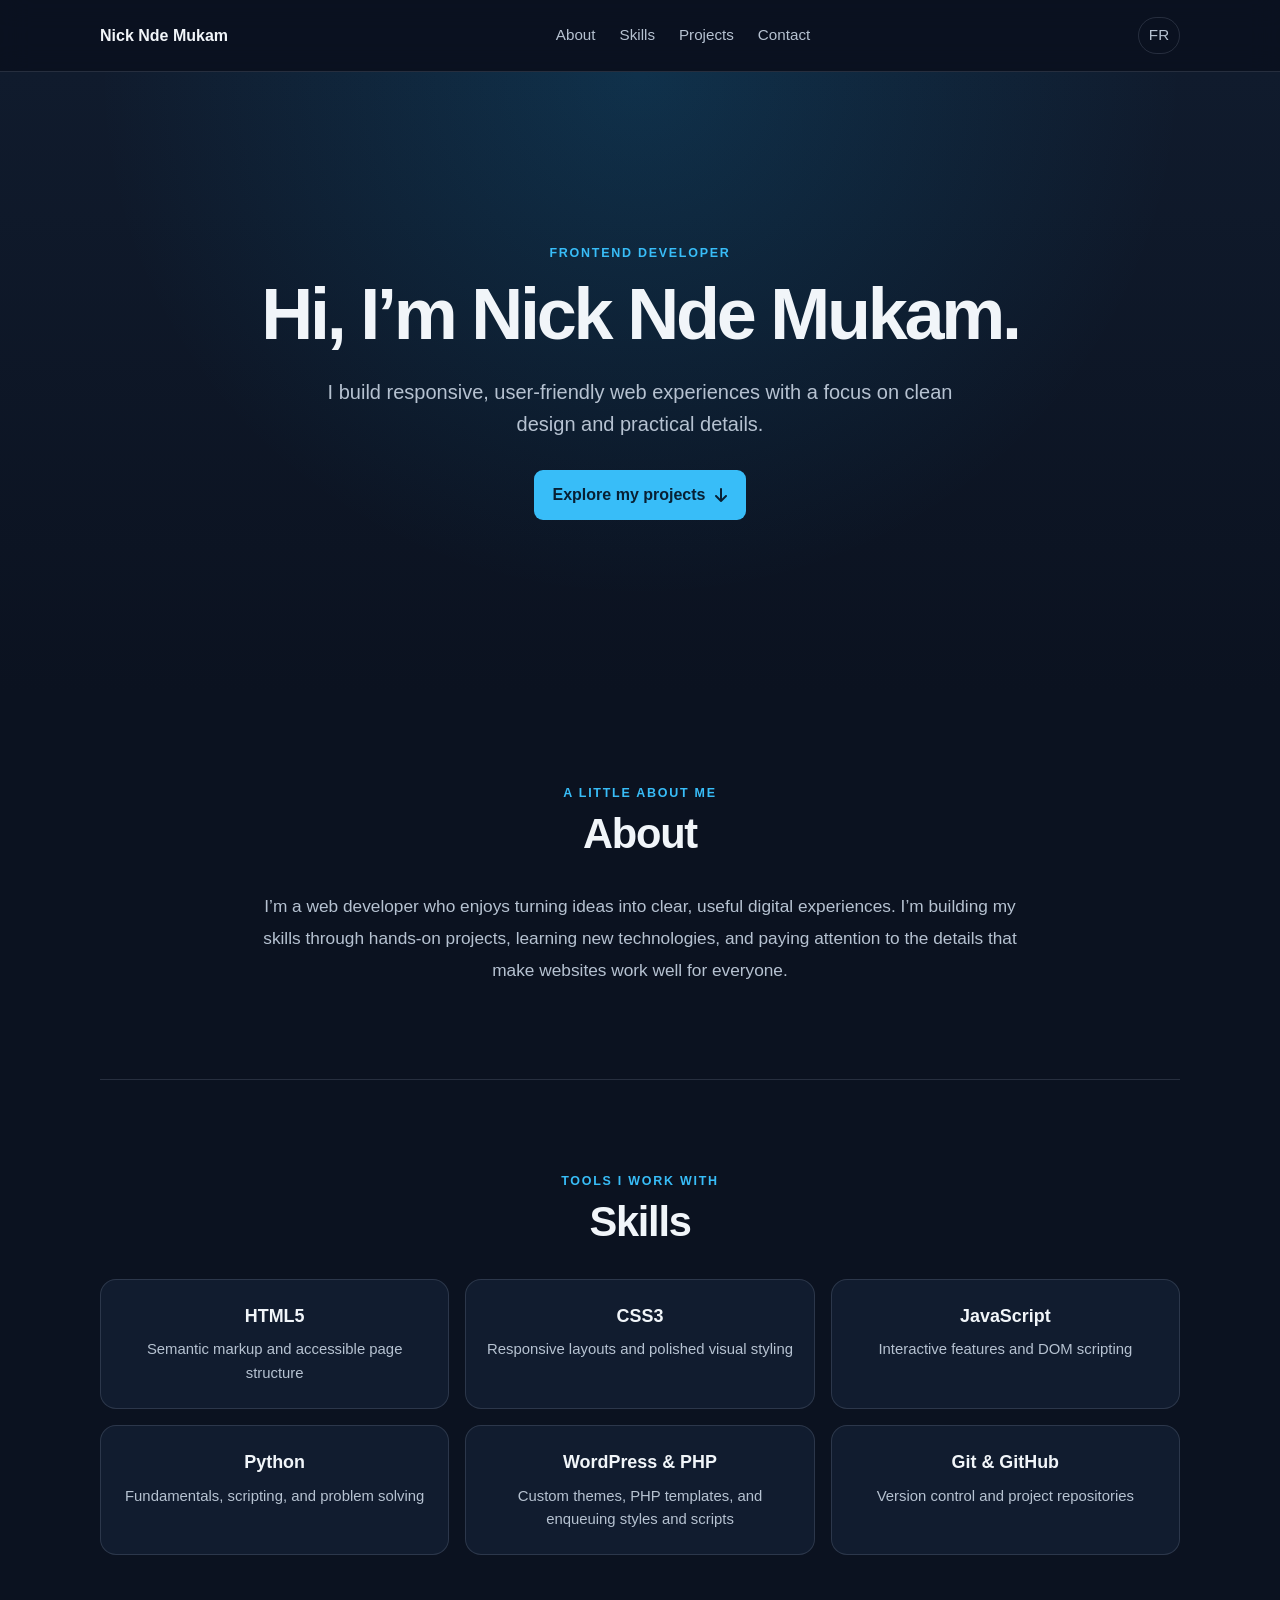
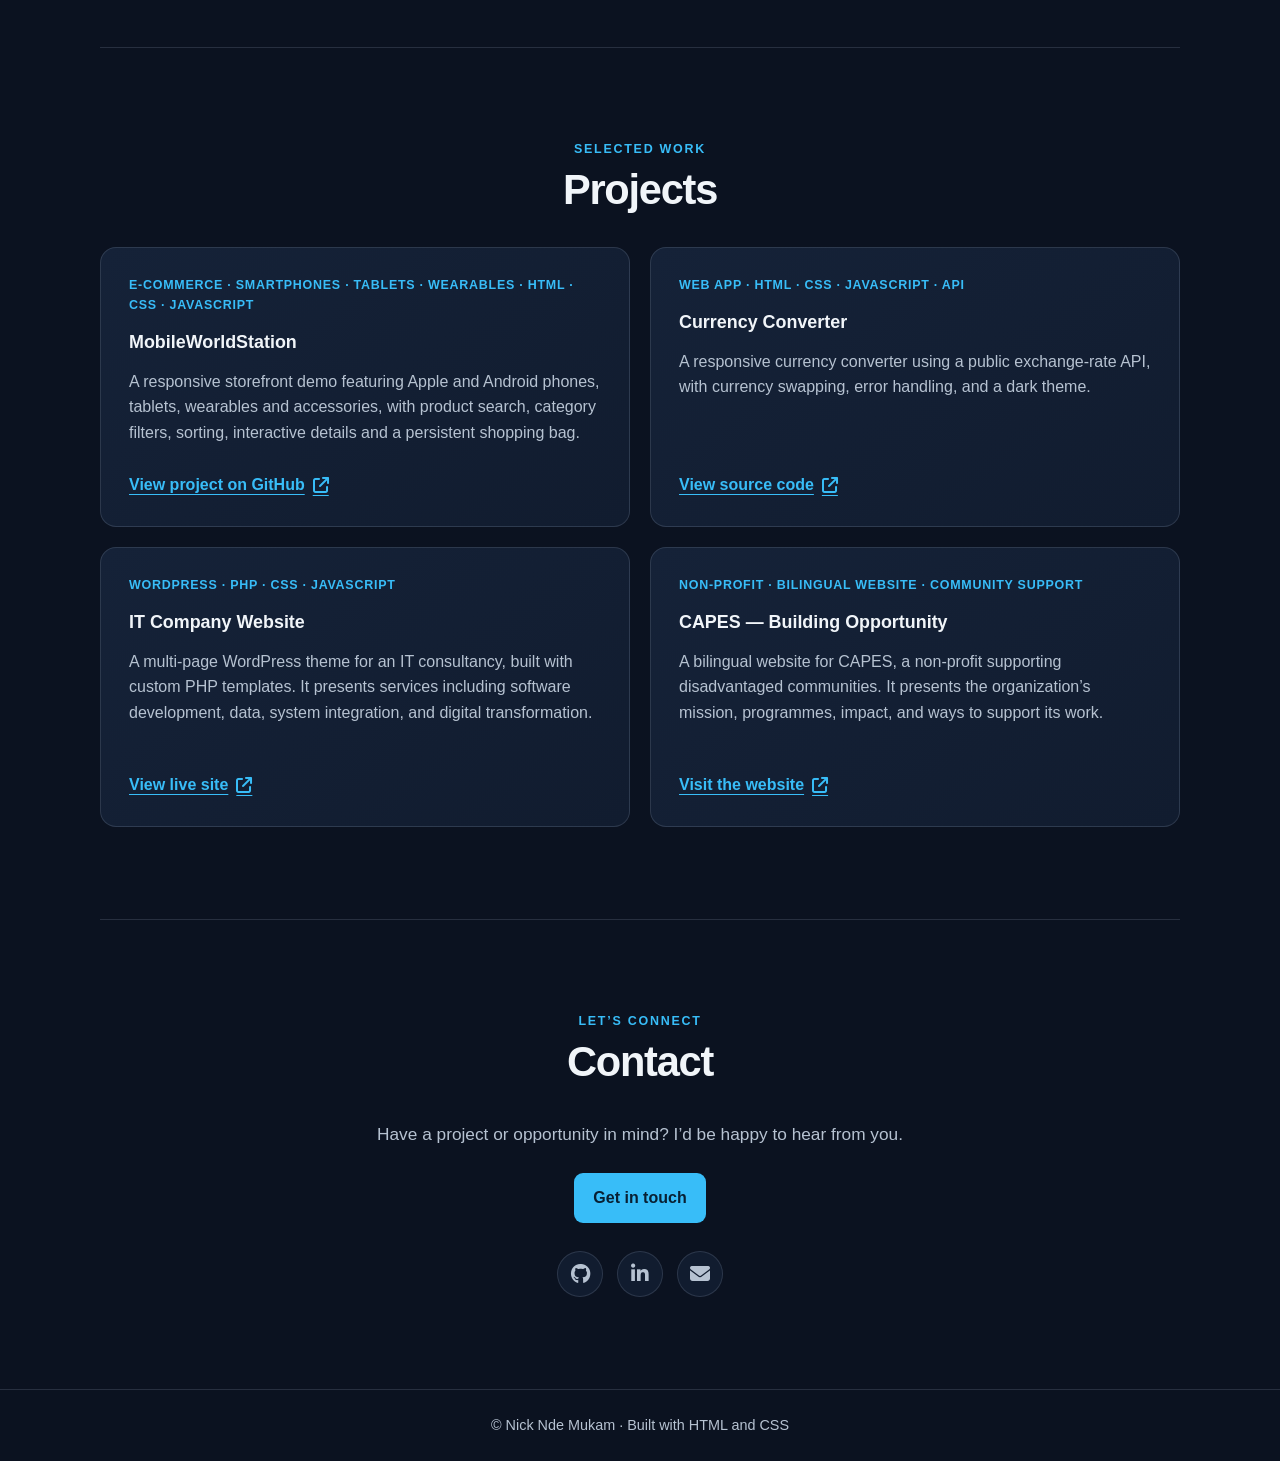
==== index.html @ 0e99198a "Refresh portfolio and MobileWorldStation card Publish the refreshed English and French portfolio pag" ====
<!doctype html>
<html lang="en">
<head>
    <meta charset="utf-8">
    <meta name="viewport" content="width=device-width, initial-scale=1">
    <meta name="description" content="Nick Nde Mukam is a frontend developer creating responsive, accessible web experiences with HTML, CSS, and JavaScript.">
    <meta name="theme-color" content="#0b1220">
    <title>Nick Nde Mukam | Frontend Developer</title>
    <link rel="stylesheet" href="Part.css">
    <link rel="preconnect" href="https://cdnjs.cloudflare.com" crossorigin>
    <link rel="stylesheet" href="https://cdnjs.cloudflare.com/ajax/libs/font-awesome/6.7.2/css/all.min.css">
</head>
<body>
    <a class="skip-link" href="#main">Skip to content</a>
    <nav class="site-nav" aria-label="Main navigation">
        <a class="brand" href="#home">Nick Nde Mukam</a>
        <div class="nav-links">
            <a href="#about">About</a>
            <a href="#skills">Skills</a>
            <a href="#projects">Projects</a>
            <a href="#contact">Contact</a>
        </div>
        <a class="lang-switch" href="part fr.html" lang="fr" hreflang="fr" aria-label="Lire en français">FR</a>
    </nav>

    <main id="main">
        <header class="hero" id="home">
            <p class="eyebrow">Frontend Developer</p>
            <h1>Hi, I’m Nick Nde Mukam.</h1>
            <p class="hero-copy">I build responsive, user-friendly web experiences with a focus on clean design and practical details.</p>
            <a href="#projects" class="button button-primary">Explore my projects <i class="fa-solid fa-arrow-down" aria-hidden="true"></i></a>
        </header>

        <section class="section" id="about" aria-labelledby="about-title">
            <div class="section-heading">
                <p class="eyebrow">A little about me</p>
                <h2 id="about-title">About</h2>
            </div>
            <p class="section-copy">I’m a web developer who enjoys turning ideas into clear, useful digital experiences. I’m building my skills through hands-on projects, learning new technologies, and paying attention to the details that make websites work well for everyone.</p>
        </section>

        <section class="section" id="skills" aria-labelledby="skills-title">
            <div class="section-heading">
                <p class="eyebrow">Tools I work with</p>
                <h2 id="skills-title">Skills</h2>
            </div>
            <div class="skills-grid">
                <article class="skill-card"><h3>HTML5</h3><p>Semantic markup and accessible page structure</p></article>
                <article class="skill-card"><h3>CSS3</h3><p>Responsive layouts and polished visual styling</p></article>
                <article class="skill-card"><h3>JavaScript</h3><p>Interactive features and DOM scripting</p></article>
                <article class="skill-card"><h3>Python</h3><p>Fundamentals, scripting, and problem solving</p></article>
                <article class="skill-card"><h3>WordPress &amp; PHP</h3><p>Custom themes, PHP templates, and enqueuing styles and scripts</p></article>
                <article class="skill-card"><h3>Git &amp; GitHub</h3><p>Version control and project repositories</p></article>
            </div>
        </section>

        <section class="section" id="projects" aria-labelledby="projects-title">
            <div class="section-heading">
                <p class="eyebrow">Selected work</p>
                <h2 id="projects-title">Projects</h2>
            </div>
            <div class="projects-grid">
                <article class="project-card">
                    <p class="project-type">E-commerce · Smartphones · Tablets · Wearables · HTML · CSS · JavaScript</p>
                    <h3>MobileWorldStation</h3>
                    <p>A responsive storefront demo featuring Apple and Android phones, tablets, wearables and accessories, with product search, category filters, sorting, interactive details and a persistent shopping bag.</p>
                    <a class="text-link" href="https://github.com/Nick-Dev990/MobileWorldStation" target="_blank" rel="noopener noreferrer">View project on GitHub <i class="fa-solid fa-arrow-up-right-from-square" aria-hidden="true"></i></a>
                </article>
                <article class="project-card">
                    <p class="project-type">Web app · HTML · CSS · JavaScript · API</p>
                    <h3>Currency Converter</h3>
                    <p>A responsive currency converter using a public exchange-rate API, with currency swapping, error handling, and a dark theme.</p>
                    <a class="text-link" href="https://github.com/Nick-Dev990/Currency-converter-" target="_blank" rel="noopener noreferrer">View source code <i class="fa-solid fa-arrow-up-right-from-square" aria-hidden="true"></i></a>
                </article>
                <article class="project-card">
                    <p class="project-type">WordPress · PHP · CSS · JavaScript</p>
                    <h3>IT Company Website</h3>
                    <p>A multi-page WordPress theme for an IT consultancy, built with custom PHP templates. It presents services including software development, data, system integration, and digital transformation.</p>
                    <a class="text-link" href="https://nick-dev990.github.io/IT-company/" target="_blank" rel="noopener noreferrer">View live site <i class="fa-solid fa-arrow-up-right-from-square" aria-hidden="true"></i></a>
                </article>
                <article class="project-card">
                    <p class="project-type">Non-profit · Bilingual website · Community support</p>
                    <h3>CAPES — Building Opportunity</h3>
                    <p>A bilingual website for CAPES, a non-profit supporting disadvantaged communities. It presents the organization’s mission, programmes, impact, and ways to support its work.</p>
                    <a class="text-link" href="https://capes.ngo/" target="_blank" rel="noopener noreferrer">Visit the website <i class="fa-solid fa-arrow-up-right-from-square" aria-hidden="true"></i></a>
                </article>
            </div>
        </section>

        <section class="section contact-section" id="contact" aria-labelledby="contact-title">
            <div class="section-heading">
                <p class="eyebrow">Let’s connect</p>
                <h2 id="contact-title">Contact</h2>
            </div>
            <p class="section-copy">Have a project or opportunity in mind? I’d be happy to hear from you.</p>
            <a class="button button-primary" href="mailto:kendjinick@gmail.com">Get in touch</a>
            <div class="socials" aria-label="Social links">
                <a href="https://github.com/Nick-Dev990" target="_blank" rel="noopener noreferrer" class="social-link" aria-label="GitHub"><i class="fa-brands fa-github" aria-hidden="true"></i></a>
                <a href="https://www.linkedin.com/in/kendji-nick-189b263a6/" target="_blank" rel="noopener noreferrer" class="social-link" aria-label="LinkedIn"><i class="fa-brands fa-linkedin-in" aria-hidden="true"></i></a>
                <a href="mailto:kendjinick@gmail.com" class="social-link" aria-label="Email"><i class="fa-solid fa-envelope" aria-hidden="true"></i></a>
            </div>
        </section>
    </main>

    <footer class="site-footer"><p>© Nick Nde Mukam · Built with HTML and CSS</p></footer>
</body>
</html>
---- Part.css ----
:root {
    color-scheme: dark;
    --page: #0b1220;
    --surface: #111c2f;
    --surface-raised: #152238;
    --text: #f1f5f9;
    --muted: #b6c2d1;
    --accent: #38bdf8;
    --accent-strong: #0ea5e9;
    --border: rgba(148, 163, 184, 0.2);
    --content-width: 1080px;
}

*,
*::before,
*::after {
    box-sizing: border-box;
}

html {
    scroll-behavior: smooth;
    scroll-padding-top: 88px;
}

body {
    margin: 0;
    background: var(--page);
    color: var(--text);
    font-family: "Segoe UI", Arial, sans-serif;
    font-size: 16px;
    line-height: 1.6;
    -webkit-font-smoothing: antialiased;
}

a {
    color: inherit;
}

a:focus-visible {
    outline: 2px solid var(--accent);
    outline-offset: 4px;
}

.skip-link {
    position: absolute;
    top: 8px;
    left: 8px;
    z-index: 20;
    padding: 10px 14px;
    transform: translateY(-150%);
    border-radius: 8px;
    background: var(--text);
    color: var(--page);
}

.skip-link:focus {
    transform: translateY(0);
}

.site-nav {
    position: sticky;
    top: 0;
    z-index: 10;
    display: flex;
    min-height: 72px;
    align-items: center;
    justify-content: space-between;
    gap: 24px;
    padding: 12px max(24px, calc((100vw - var(--content-width)) / 2));
    border-bottom: 1px solid var(--border);
    background: rgba(11, 18, 32, 0.94);
    backdrop-filter: blur(14px);
}

.brand {
    flex: 0 0 auto;
    color: var(--text);
    font-weight: 700;
    text-decoration: none;
}

.nav-links {
    display: flex;
    flex-wrap: wrap;
    justify-content: center;
    gap: 8px 24px;
}

.nav-links a,
.lang-switch {
    color: var(--muted);
    font-size: 0.95rem;
    text-decoration: none;
    transition: color 0.2s ease;
}

.nav-links a:hover,
.nav-links a:focus-visible,
.lang-switch:hover,
.lang-switch:focus-visible {
    color: var(--accent);
}

.lang-switch {
    min-width: 42px;
    padding: 5px 9px;
    border: 1px solid var(--border);
    border-radius: 999px;
    text-align: center;
}

.hero {
    display: flex;
    min-height: min(620px, calc(100vh - 72px));
    flex-direction: column;
    align-items: center;
    justify-content: center;
    padding: 96px 24px;
    background: radial-gradient(ellipse at 50% 0%, rgba(14, 165, 233, 0.16), transparent 60%), linear-gradient(180deg, #101b2d 0%, var(--page) 100%);
    text-align: center;
}

.eyebrow {
    margin: 0 0 12px;
    color: var(--accent);
    font-size: 0.78rem;
    font-weight: 700;
    letter-spacing: 0.14em;
    text-transform: uppercase;
}

.hero h1 {
    max-width: 900px;
    margin: 0;
    font-size: clamp(2.5rem, 7vw, 4.5rem);
    letter-spacing: -0.045em;
    line-height: 1.08;
}

.hero-copy {
    max-width: 680px;
    margin: 22px 0 8px;
    color: var(--muted);
    font-size: clamp(1.05rem, 2.4vw, 1.25rem);
}

.button {
    display: inline-flex;
    min-height: 46px;
    align-items: center;
    justify-content: center;
    gap: 10px;
    padding: 11px 18px;
    border: 1px solid transparent;
    border-radius: 9px;
    font-weight: 700;
    text-decoration: none;
    transition: transform 0.2s ease, background-color 0.2s ease, box-shadow 0.2s ease;
}

.button-primary {
    margin-top: 22px;
    background: var(--accent);
    color: #082033;
}

.button-primary:hover {
    transform: translateY(-2px);
    background: #7dd3fc;
    box-shadow: 0 8px 24px rgba(56, 189, 248, 0.2);
}

.section {
    width: min(100% - 48px, var(--content-width));
    margin: 0 auto;
    padding: 92px 0;
    scroll-margin-top: 72px;
}

.section + .section {
    border-top: 1px solid var(--border);
}

.section-heading {
    margin-bottom: 32px;
    text-align: center;
}

.section-heading .eyebrow {
    margin-bottom: 5px;
}

.section h2 {
    margin: 0;
    font-size: clamp(1.9rem, 4vw, 2.6rem);
    letter-spacing: -0.03em;
    line-height: 1.2;
}

.section-copy {
    max-width: 760px;
    margin: 0 auto;
    color: var(--muted);
    font-size: 1.08rem;
    line-height: 1.85;
    text-align: center;
}

.skills-grid {
    display: grid;
    grid-template-columns: repeat(3, minmax(0, 1fr));
    gap: 16px;
}

.skill-card,
.project-card {
    border: 1px solid var(--border);
    border-radius: 16px;
    background: var(--surface);
}

.skill-card {
    padding: 22px 18px;
    text-align: center;
    transition: transform 0.2s ease, border-color 0.2s ease;
}

.skill-card:hover {
    transform: translateY(-3px);
    border-color: rgba(56, 189, 248, 0.65);
}

.skill-card h3,
.project-card h3 {
    margin: 0;
    font-size: 1.12rem;
}

.skill-card p {
    margin: 8px 0 0;
    color: var(--muted);
    font-size: 0.93rem;
}

.projects-grid {
    display: grid;
    grid-template-columns: repeat(2, minmax(0, 1fr));
    gap: 20px;
}

.project-card {
    display: flex;
    min-height: 280px;
    flex-direction: column;
    align-items: flex-start;
    padding: 28px;
    background: linear-gradient(145deg, var(--surface-raised), var(--surface));
    transition: transform 0.2s ease, border-color 0.2s ease, box-shadow 0.2s ease;
}

.project-card:hover {
    transform: translateY(-4px);
    border-color: rgba(56, 189, 248, 0.55);
    box-shadow: 0 18px 36px rgba(0, 0, 0, 0.18);
}

.project-type {
    margin: 0 0 12px;
    color: var(--accent);
    font-size: 0.78rem;
    font-weight: 700;
    letter-spacing: 0.06em;
    text-transform: uppercase;
}

.project-card > p:not(.project-type) {
    margin: 12px 0 24px;
    color: var(--muted);
}

.text-link {
    display: inline-flex;
    align-items: center;
    gap: 8px;
    margin-top: auto;
    color: var(--accent);
    font-weight: 700;
    text-decoration-thickness: 1px;
    text-underline-offset: 4px;
}

.text-link:hover {
    color: #7dd3fc;
}

.contact-section {
    text-align: center;
}

.socials {
    display: flex;
    justify-content: center;
    align-items: center;
    gap: 14px;
    margin-top: 28px;
}

.social-link {
    display: inline-flex;
    width: 46px;
    height: 46px;
    align-items: center;
    justify-content: center;
    border: 1px solid var(--border);
    border-radius: 50%;
    background: var(--surface);
    color: var(--muted);
    font-size: 20px;
    text-decoration: none;
    transition: color 0.2s ease, background-color 0.2s ease, border-color 0.2s ease, transform 0.2s ease;
}

.social-link:hover {
    transform: translateY(-3px);
    border-color: var(--accent);
    background: rgba(56, 189, 248, 0.1);
    color: var(--accent);
}

.site-footer {
    padding: 24px;
    border-top: 1px solid var(--border);
    color: var(--muted);
    font-size: 0.9rem;
    text-align: center;
}

.site-footer p {
    margin: 0;
}

@media (max-width: 760px) {
    .site-nav {
        flex-wrap: wrap;
        justify-content: center;
        gap: 10px 18px;
        padding: 12px 18px;
    }

    .brand {
        margin-right: auto;
    }

    .nav-links {
        order: 3;
        width: 100%;
        gap: 8px 20px;
        padding-top: 4px;
    }

    .section {
        padding: 72px 0;
    }

    .skills-grid {
        grid-template-columns: repeat(2, minmax(0, 1fr));
    }
}

@media (max-width: 540px) {
    html {
        scroll-padding-top: 112px;
    }

    .hero {
        min-height: 480px;
        padding: 76px 20px;
    }

    .hero h1 {
        font-size: clamp(2.2rem, 11vw, 3.2rem);
    }

    .section {
        width: min(100% - 36px, var(--content-width));
    }

    .projects-grid,
    .skills-grid {
        grid-template-columns: 1fr;
    }

    .project-card {
        min-height: auto;
        padding: 24px;
    }
}

@media (prefers-reduced-motion: reduce) {
    *,
    *::before,
    *::after {
        scroll-behavior: auto !important;
        transition-duration: 0.01ms !important;
        animation-duration: 0.01ms !important;
        animation-iteration-count: 1 !important;
    }
}
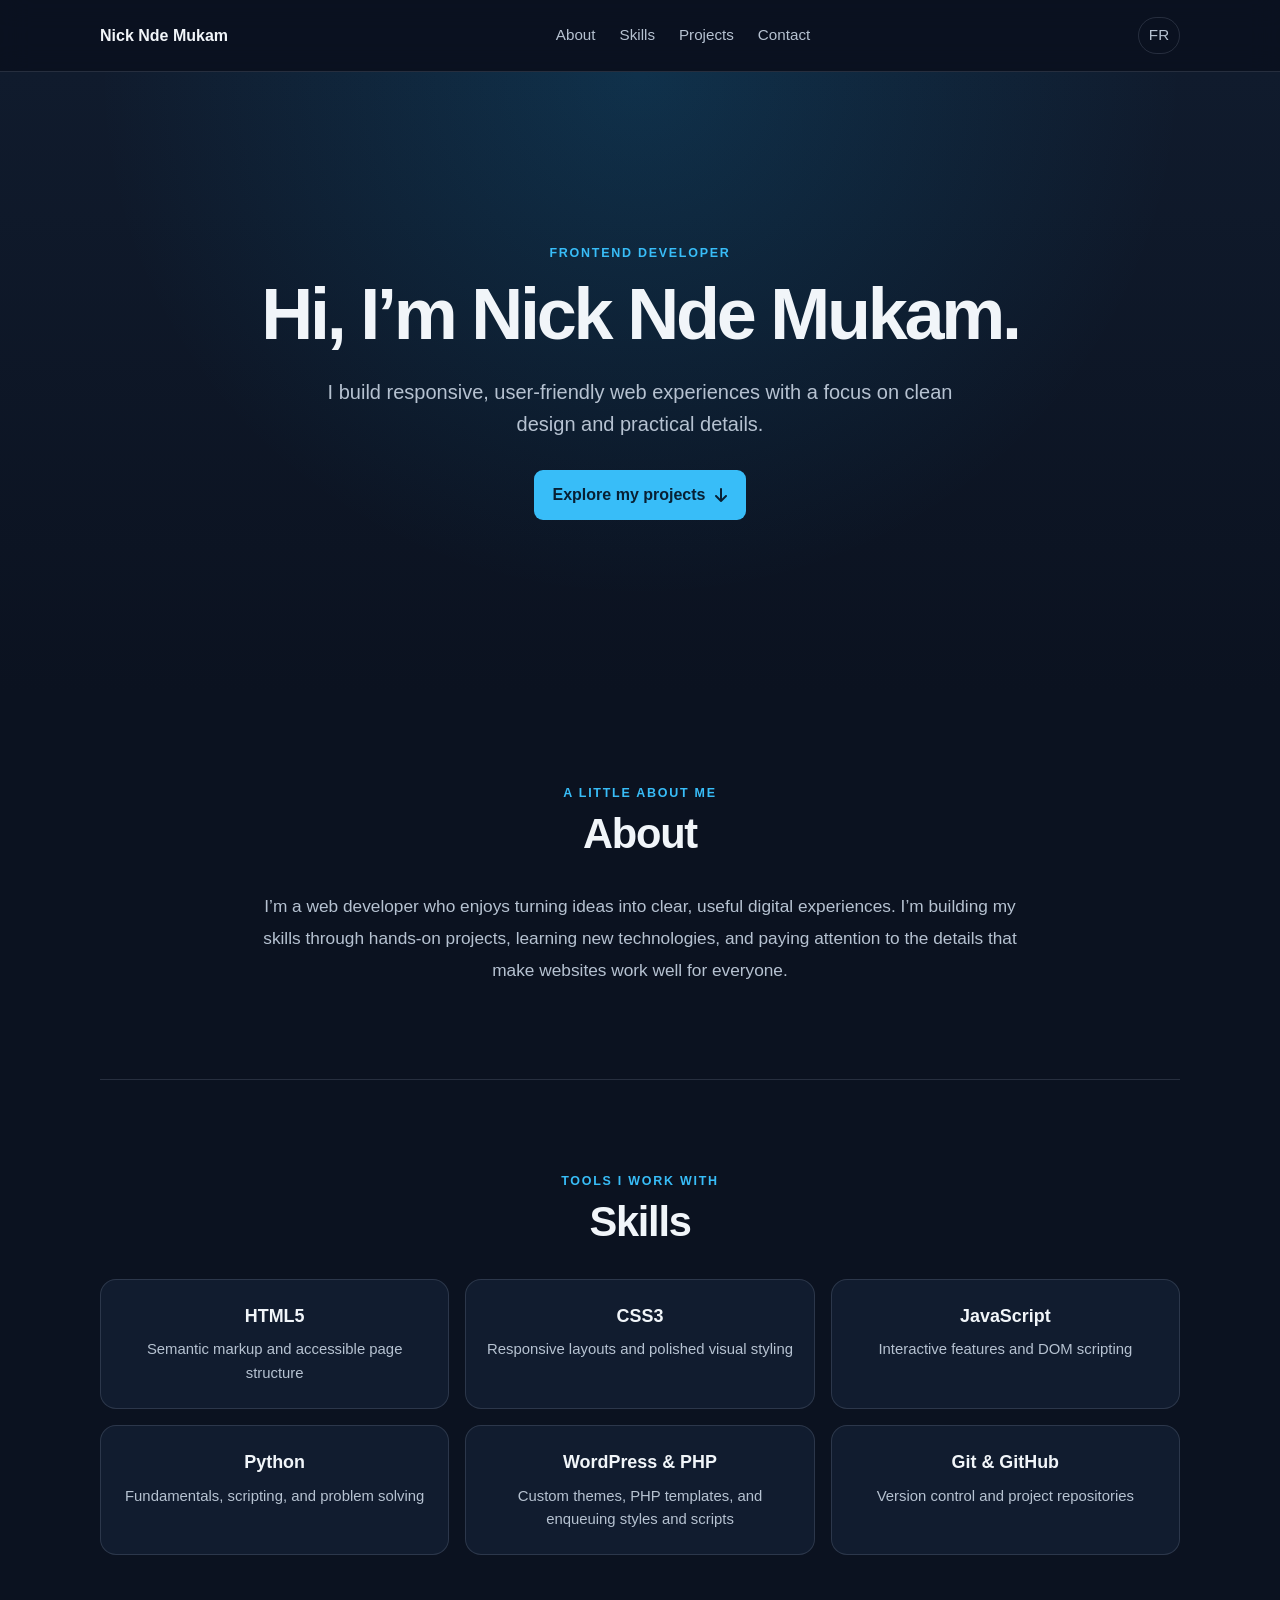
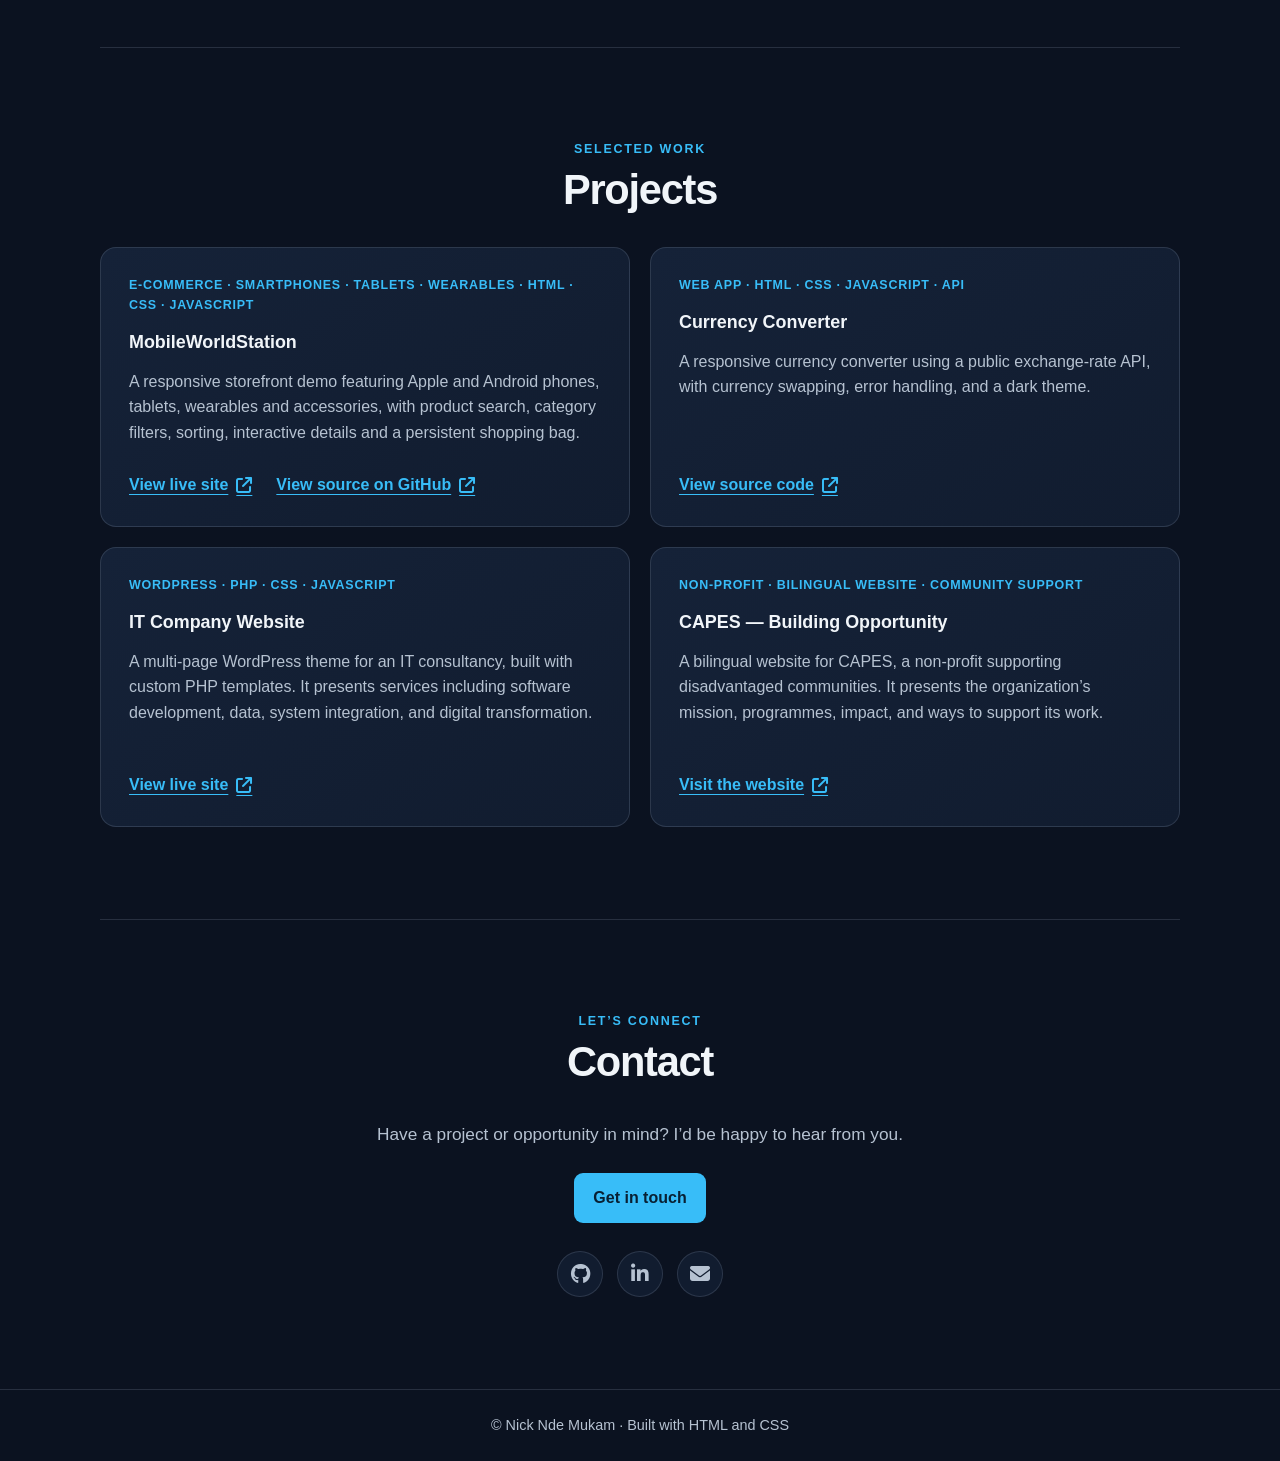
==== commit a8f04f28: "Add live and source links for MobileWorldStation Link the project card to the published GitHub Pages" ====
--- a/index.html
+++ b/index.html
@@ -64,7 +64,10 @@
                     <p class="project-type">E-commerce · Smartphones · Tablets · Wearables · HTML · CSS · JavaScript</p>
                     <h3>MobileWorldStation</h3>
                     <p>A responsive storefront demo featuring Apple and Android phones, tablets, wearables and accessories, with product search, category filters, sorting, interactive details and a persistent shopping bag.</p>
-                    <a class="text-link" href="https://github.com/Nick-Dev990/MobileWorldStation" target="_blank" rel="noopener noreferrer">View project on GitHub <i class="fa-solid fa-arrow-up-right-from-square" aria-hidden="true"></i></a>
+                    <div class="project-links">
+                        <a class="text-link" href="https://nick-dev990.github.io/MobileWorldStation/" target="_blank" rel="noopener noreferrer">View live site <i class="fa-solid fa-arrow-up-right-from-square" aria-hidden="true"></i></a>
+                        <a class="text-link" href="https://github.com/Nick-Dev990/MobileWorldStation" target="_blank" rel="noopener noreferrer">View source on GitHub <i class="fa-solid fa-arrow-up-right-from-square" aria-hidden="true"></i></a>
+                    </div>
                 </article>
                 <article class="project-card">
                     <p class="project-type">Web app · HTML · CSS · JavaScript · API</p>
--- a/Part.css
+++ b/Part.css
@@ -289,6 +289,18 @@
     text-underline-offset: 4px;
 }
 
+.project-links {
+    display: flex;
+    flex-wrap: wrap;
+    align-items: center;
+    gap: 12px 24px;
+    margin-top: auto;
+}
+
+.project-links .text-link {
+    margin-top: 0;
+}
+
 .text-link:hover {
     color: #7dd3fc;
 }
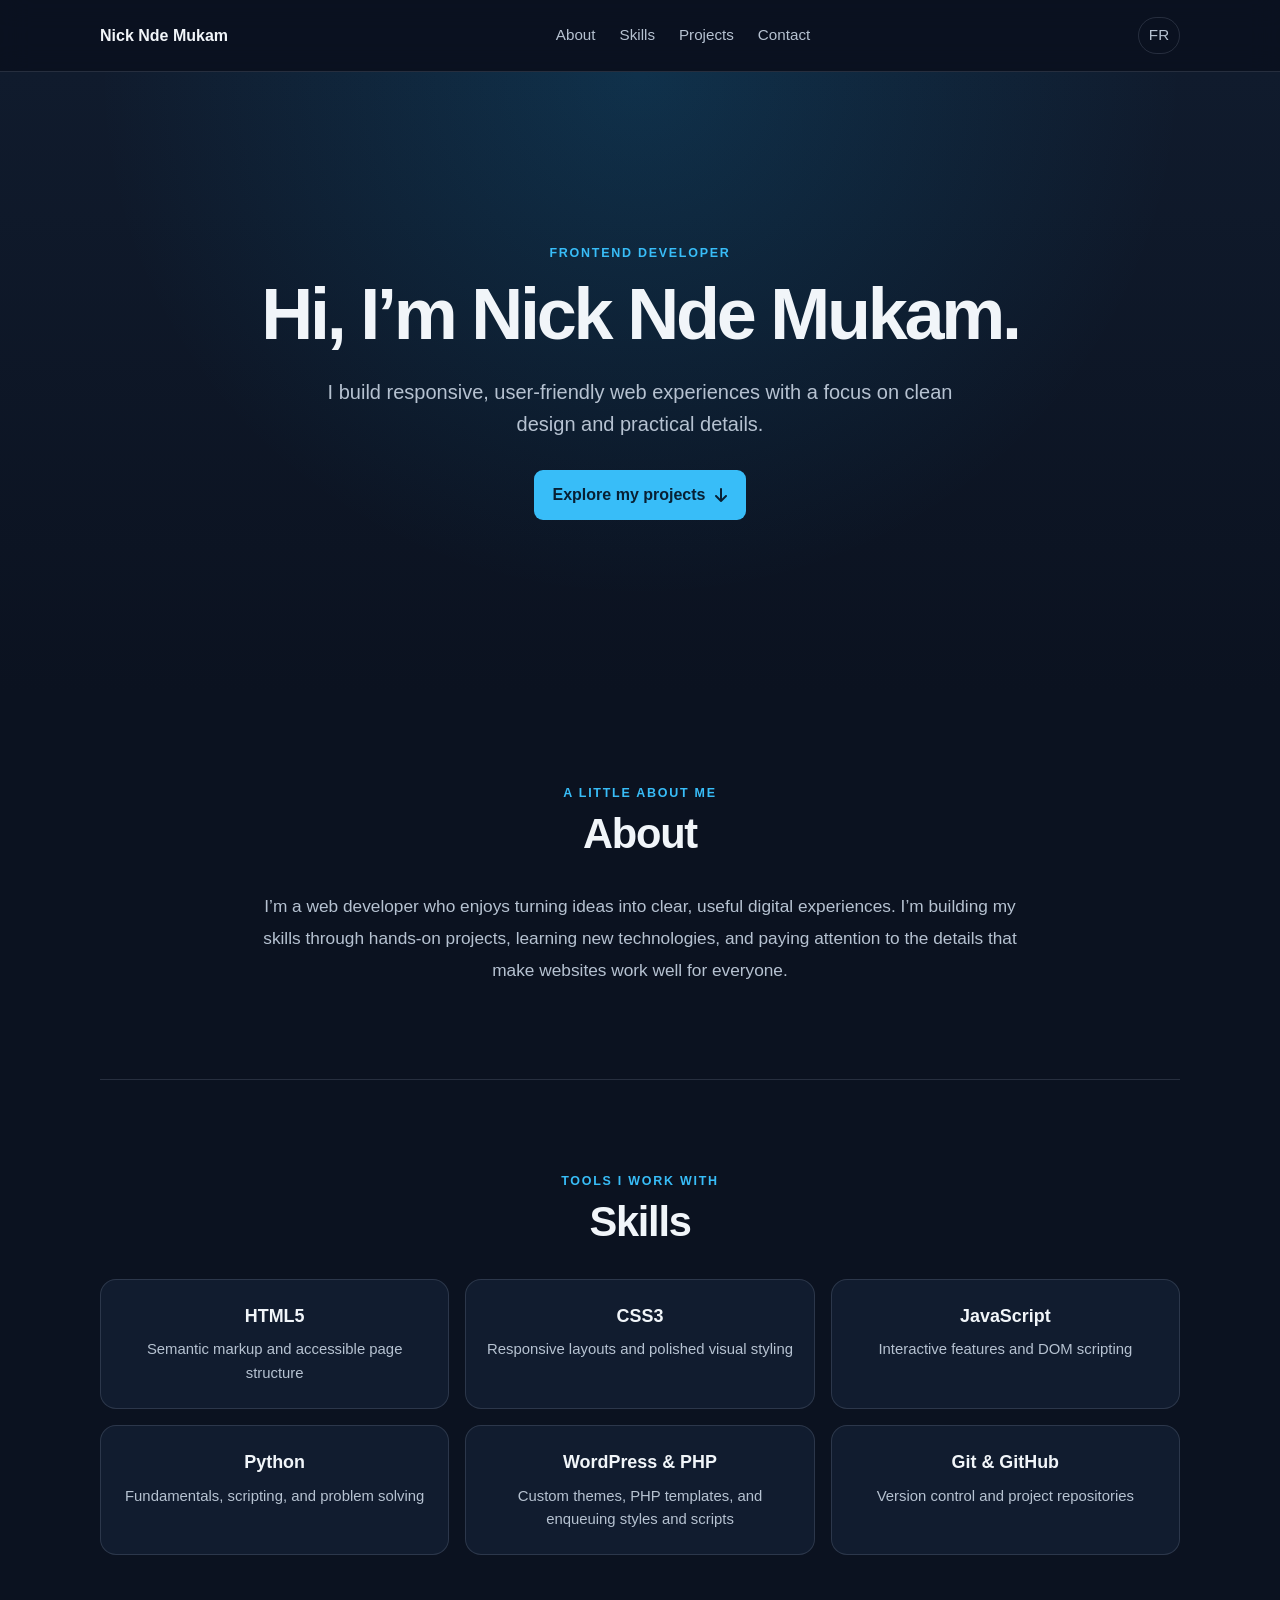
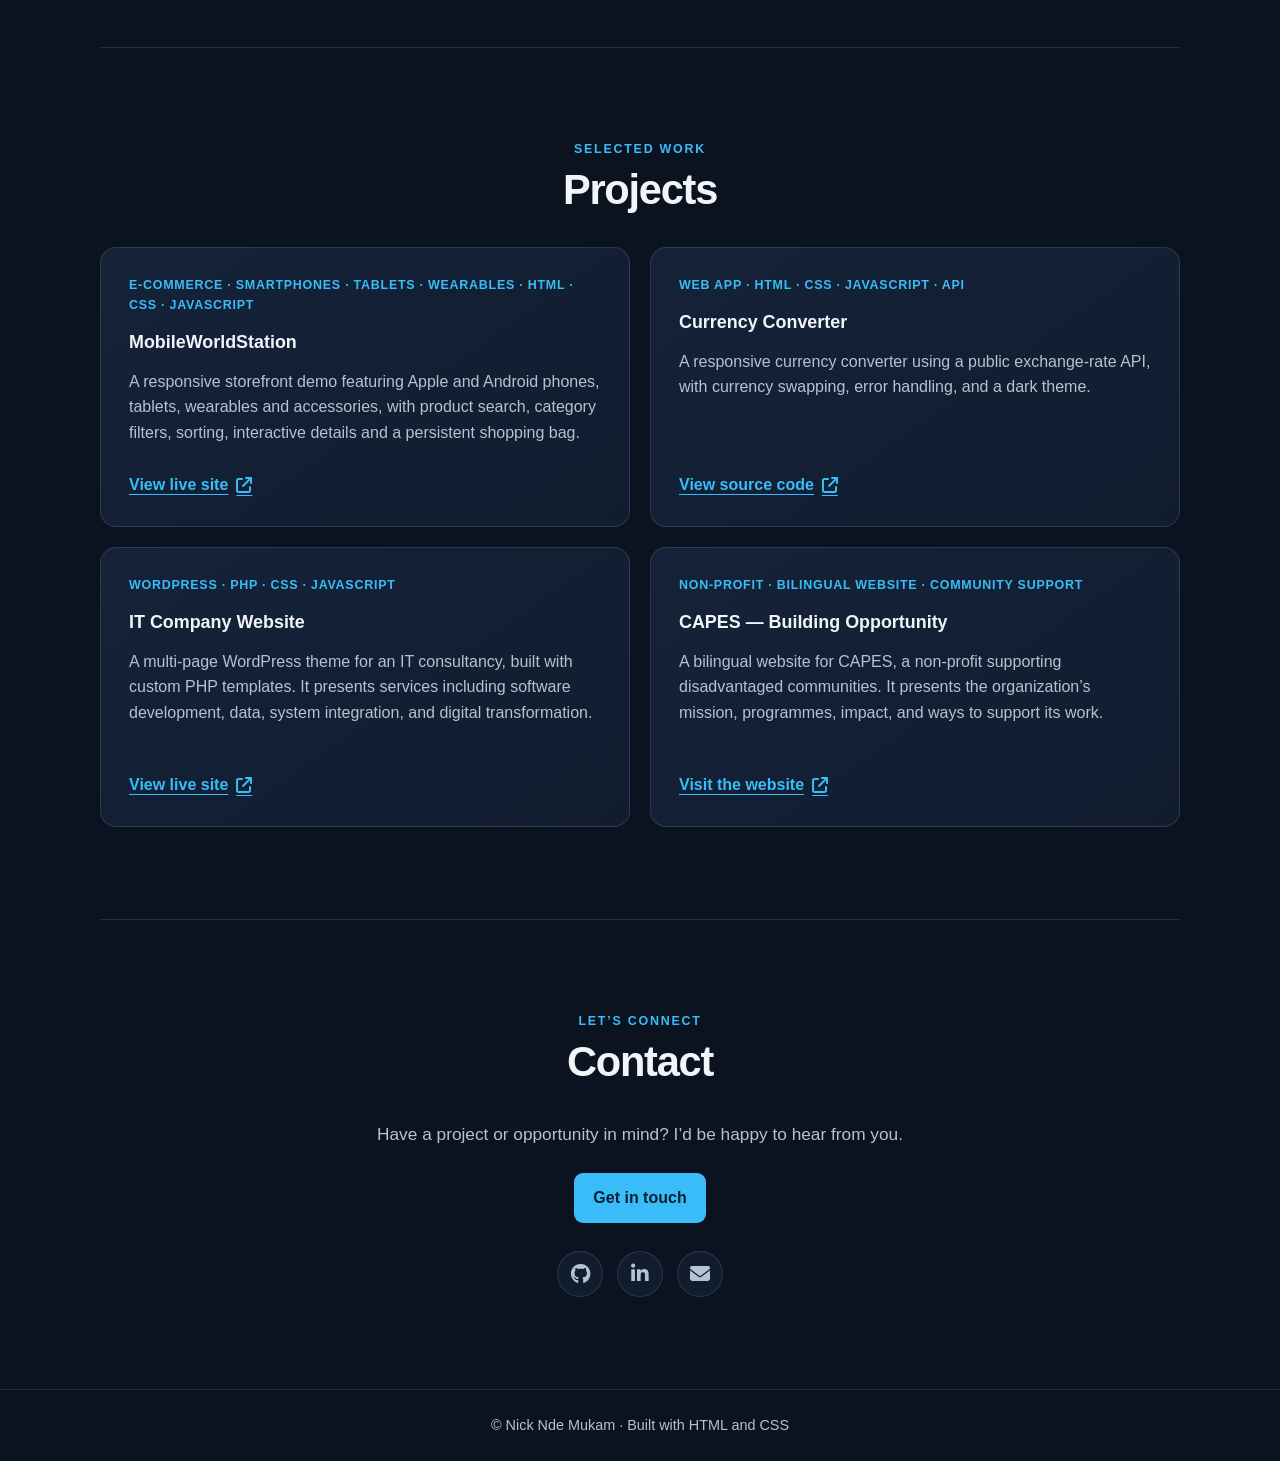
==== commit 88727c22: "Remove MobileWorldStation source link Keep the live store link and remove the source link from the E" ====
--- a/index.html
+++ b/index.html
@@ -66,7 +66,6 @@
                     <p>A responsive storefront demo featuring Apple and Android phones, tablets, wearables and accessories, with product search, category filters, sorting, interactive details and a persistent shopping bag.</p>
                     <div class="project-links">
                         <a class="text-link" href="https://nick-dev990.github.io/MobileWorldStation/" target="_blank" rel="noopener noreferrer">View live site <i class="fa-solid fa-arrow-up-right-from-square" aria-hidden="true"></i></a>
-                        <a class="text-link" href="https://github.com/Nick-Dev990/MobileWorldStation" target="_blank" rel="noopener noreferrer">View source on GitHub <i class="fa-solid fa-arrow-up-right-from-square" aria-hidden="true"></i></a>
                     </div>
                 </article>
                 <article class="project-card">
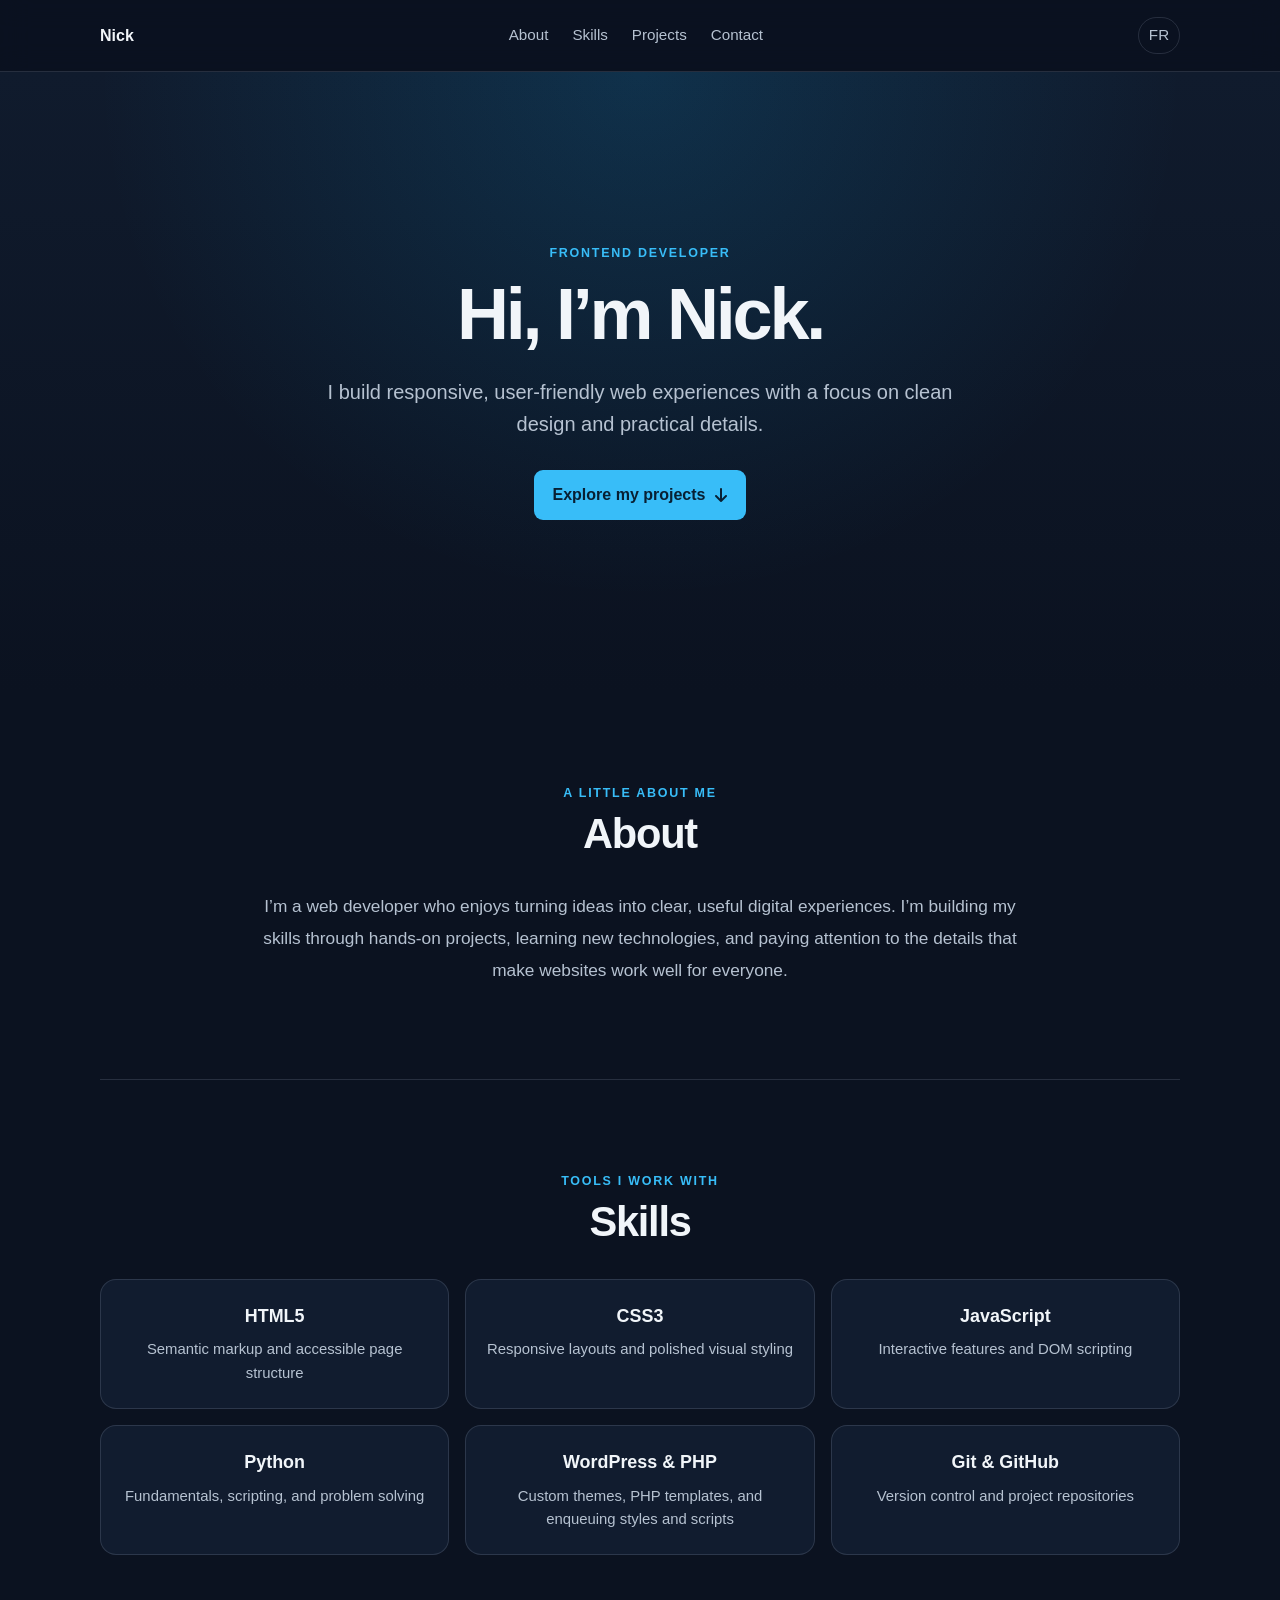
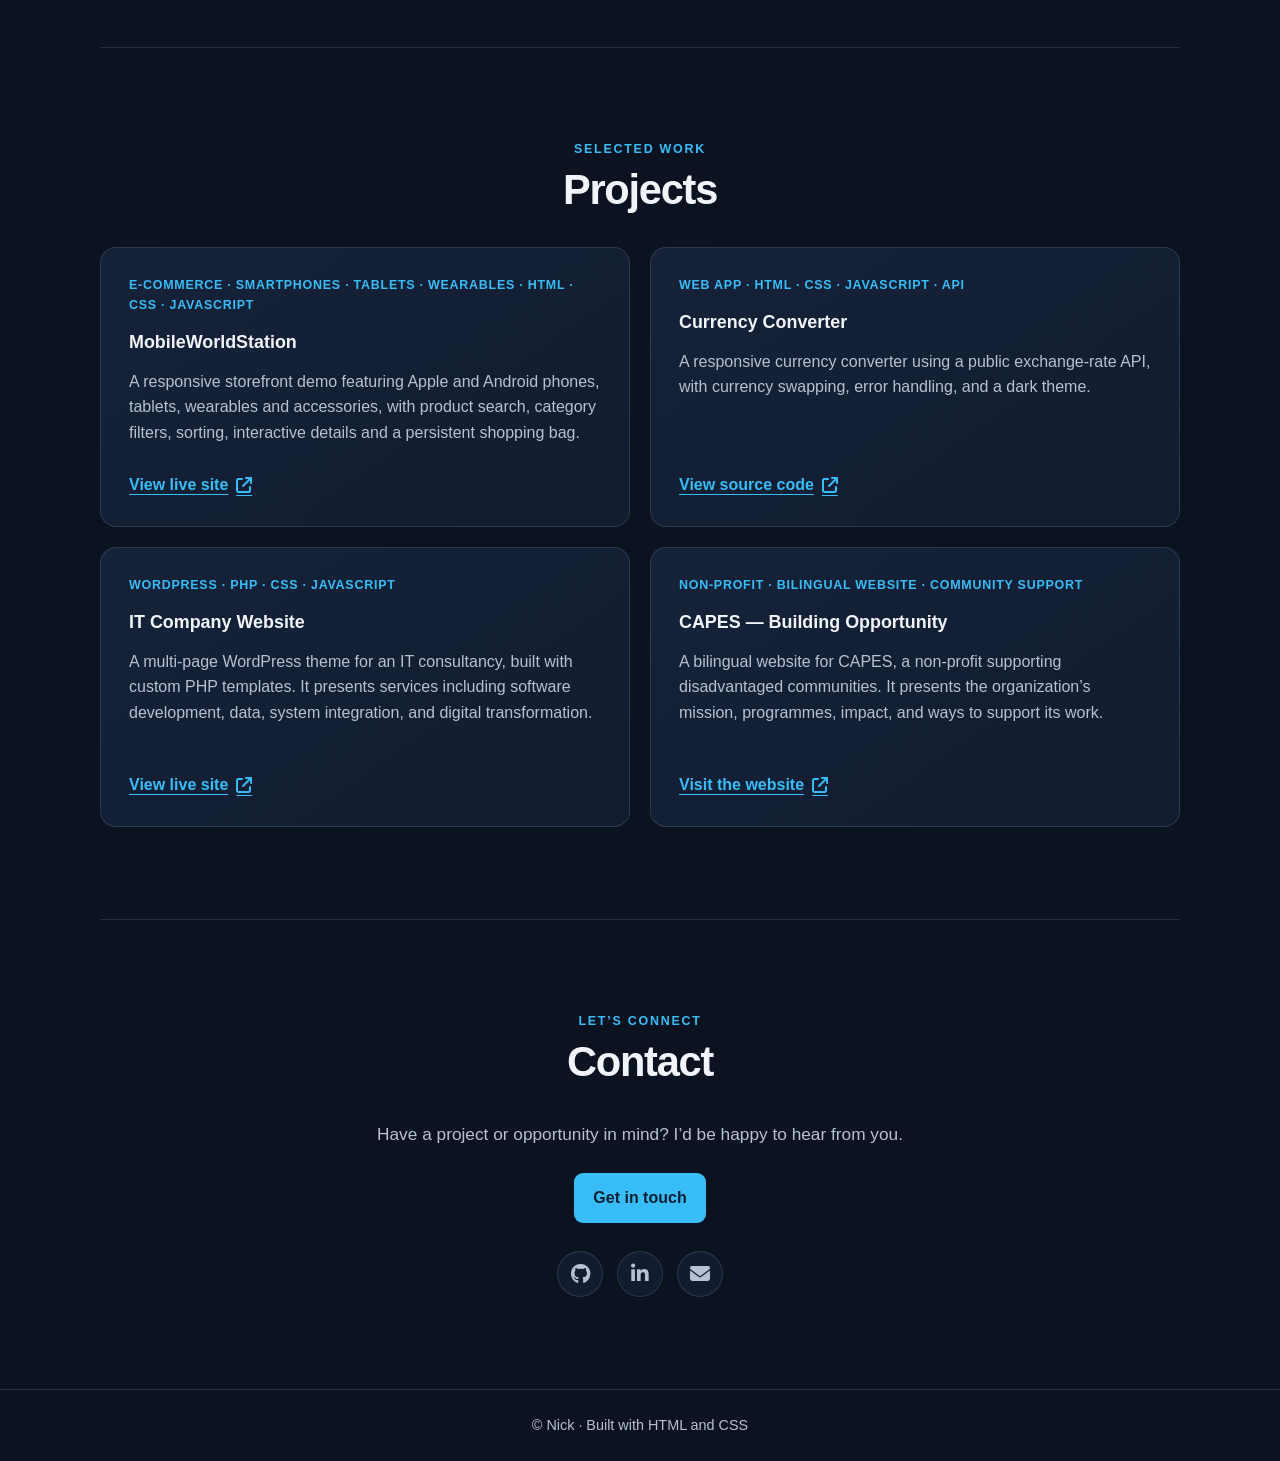
==== commit bd0d54aa: "Use Nick as portfolio display name" ====
--- a/index.html
+++ b/index.html
@@ -3,9 +3,9 @@
 <head>
     <meta charset="utf-8">
     <meta name="viewport" content="width=device-width, initial-scale=1">
-    <meta name="description" content="Nick Nde Mukam is a frontend developer creating responsive, accessible web experiences with HTML, CSS, and JavaScript.">
+    <meta name="description" content="Nick is a frontend developer creating responsive, accessible web experiences with HTML, CSS, and JavaScript.">
     <meta name="theme-color" content="#0b1220">
-    <title>Nick Nde Mukam | Frontend Developer</title>
+    <title>Nick | Frontend Developer</title>
     <link rel="stylesheet" href="Part.css">
     <link rel="preconnect" href="https://cdnjs.cloudflare.com" crossorigin>
     <link rel="stylesheet" href="https://cdnjs.cloudflare.com/ajax/libs/font-awesome/6.7.2/css/all.min.css">
@@ -13,7 +13,7 @@
 <body>
     <a class="skip-link" href="#main">Skip to content</a>
     <nav class="site-nav" aria-label="Main navigation">
-        <a class="brand" href="#home">Nick Nde Mukam</a>
+        <a class="brand" href="#home">Nick</a>
         <div class="nav-links">
             <a href="#about">About</a>
             <a href="#skills">Skills</a>
@@ -26,7 +26,7 @@
     <main id="main">
         <header class="hero" id="home">
             <p class="eyebrow">Frontend Developer</p>
-            <h1>Hi, I’m Nick Nde Mukam.</h1>
+            <h1>Hi, I’m Nick.</h1>
             <p class="hero-copy">I build responsive, user-friendly web experiences with a focus on clean design and practical details.</p>
             <a href="#projects" class="button button-primary">Explore my projects <i class="fa-solid fa-arrow-down" aria-hidden="true"></i></a>
         </header>
@@ -104,6 +104,6 @@
         </section>
     </main>
 
-    <footer class="site-footer"><p>© Nick Nde Mukam · Built with HTML and CSS</p></footer>
+    <footer class="site-footer"><p>© Nick · Built with HTML and CSS</p></footer>
 </body>
 </html>
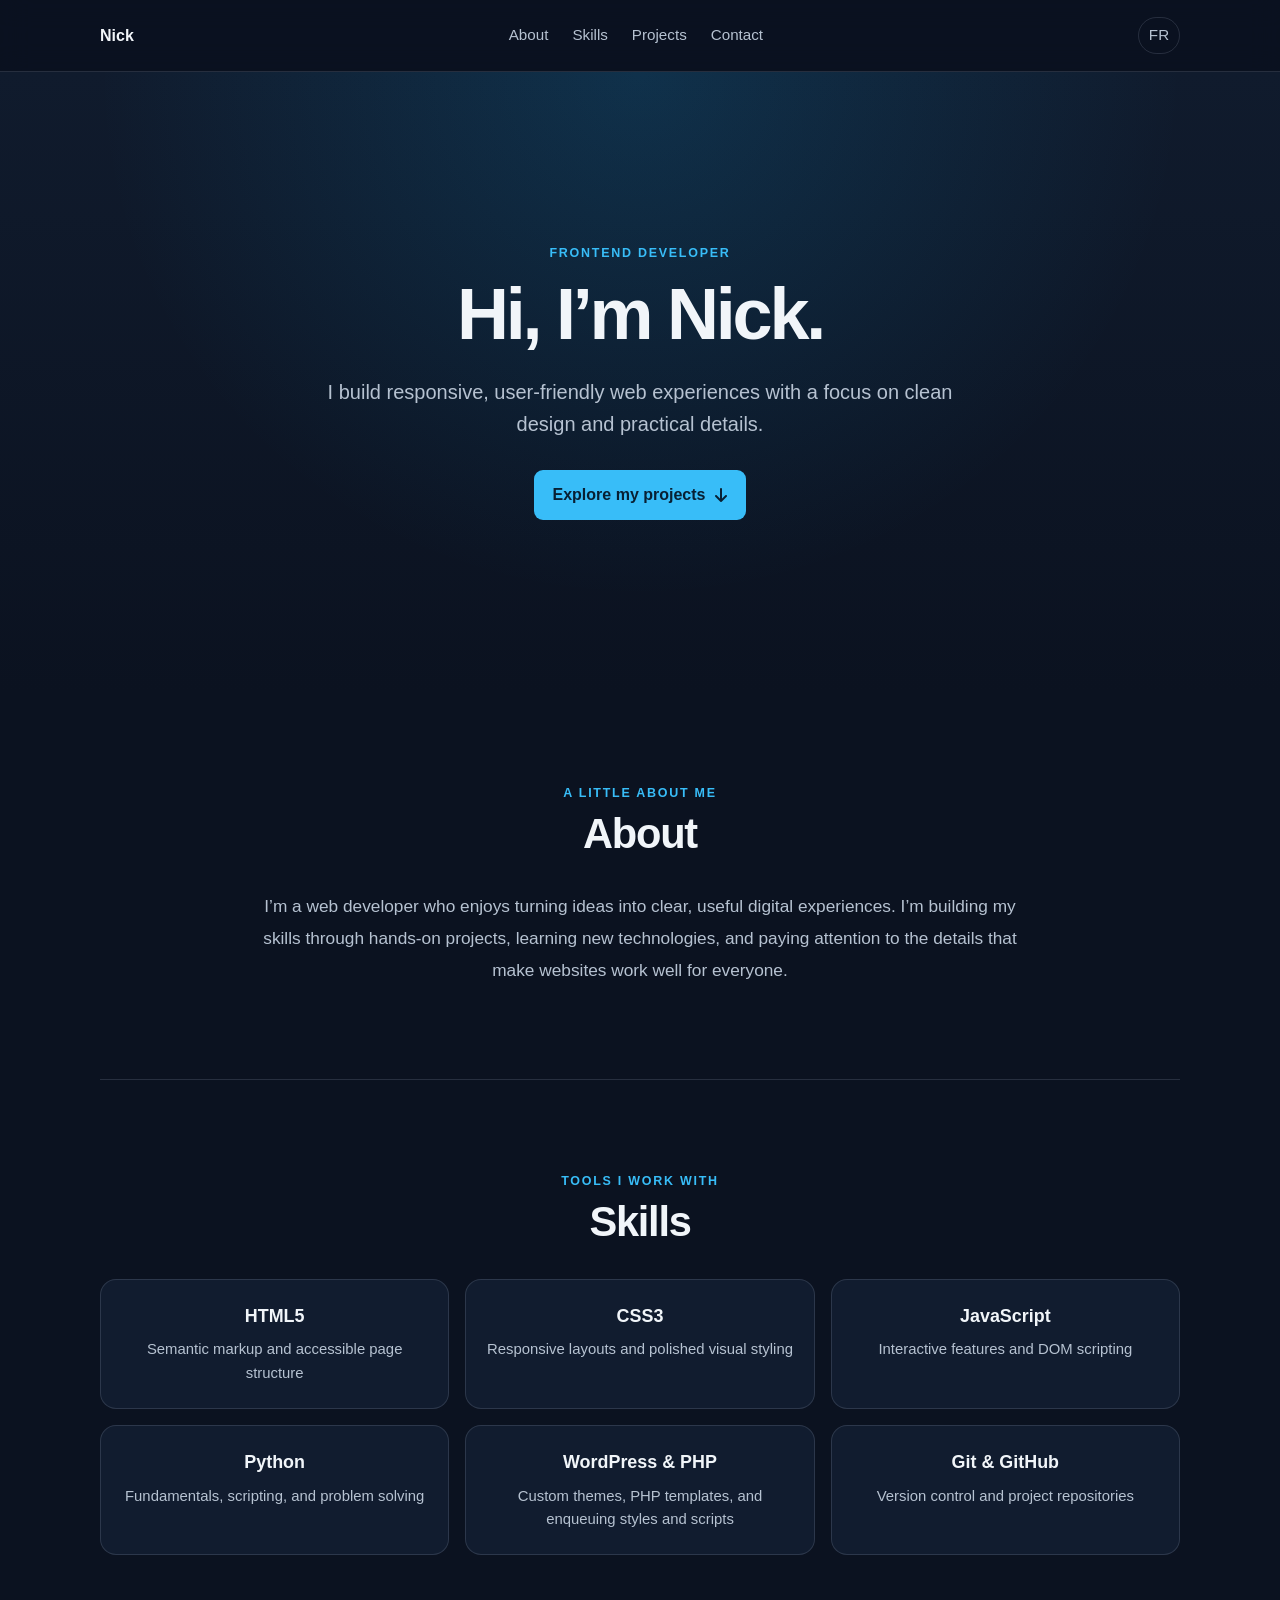
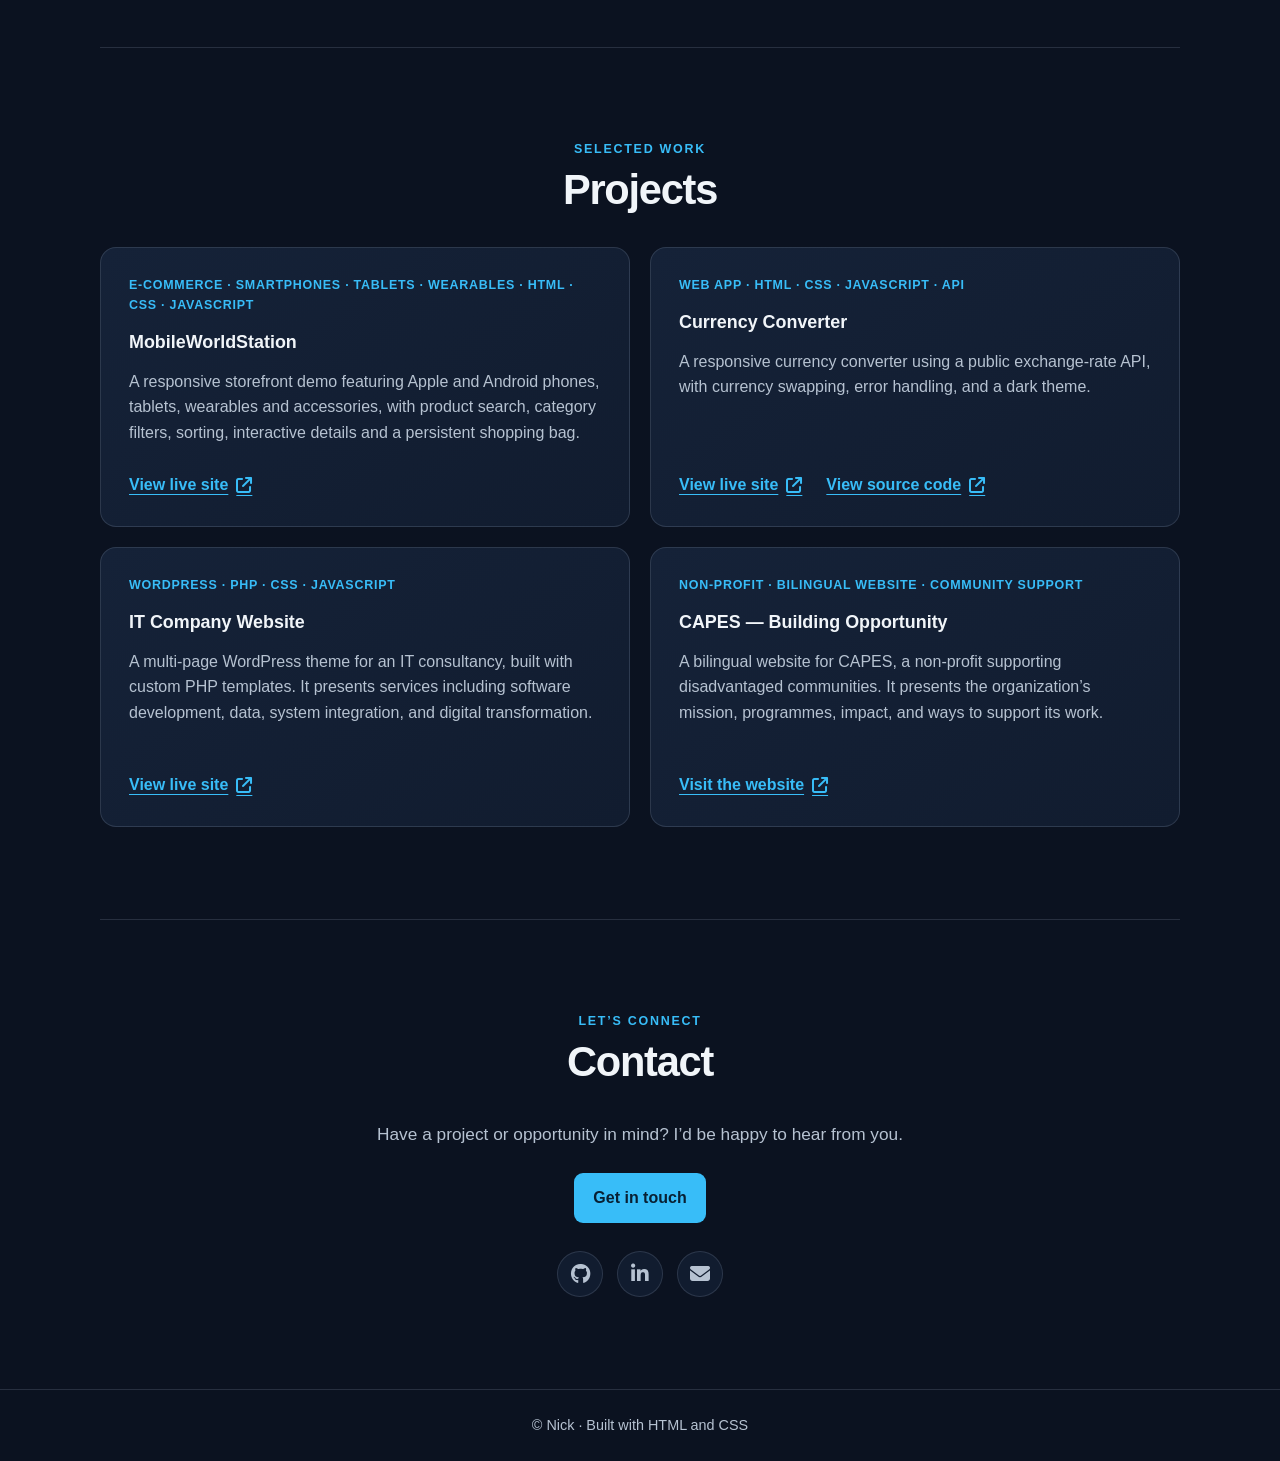
==== commit 11d7d942: "Add live demo link to Currency Converter project" ====
--- a/index.html
+++ b/index.html
@@ -72,7 +72,7 @@
                     <p class="project-type">Web app · HTML · CSS · JavaScript · API</p>
                     <h3>Currency Converter</h3>
                     <p>A responsive currency converter using a public exchange-rate API, with currency swapping, error handling, and a dark theme.</p>
-                    <a class="text-link" href="https://github.com/Nick-Dev990/Currency-converter-" target="_blank" rel="noopener noreferrer">View source code <i class="fa-solid fa-arrow-up-right-from-square" aria-hidden="true"></i></a>
+                    <div class="project-links"><a class="text-link" href="https://nick-dev990.github.io/Currency-converter-/" target="_blank" rel="noopener noreferrer">View live site <i class="fa-solid fa-arrow-up-right-from-square" aria-hidden="true"></i></a><a class="text-link" href="https://github.com/Nick-Dev990/Currency-converter-" target="_blank" rel="noopener noreferrer">View source code <i class="fa-solid fa-arrow-up-right-from-square" aria-hidden="true"></i></a></div>
                 </article>
                 <article class="project-card">
                     <p class="project-type">WordPress · PHP · CSS · JavaScript</p>
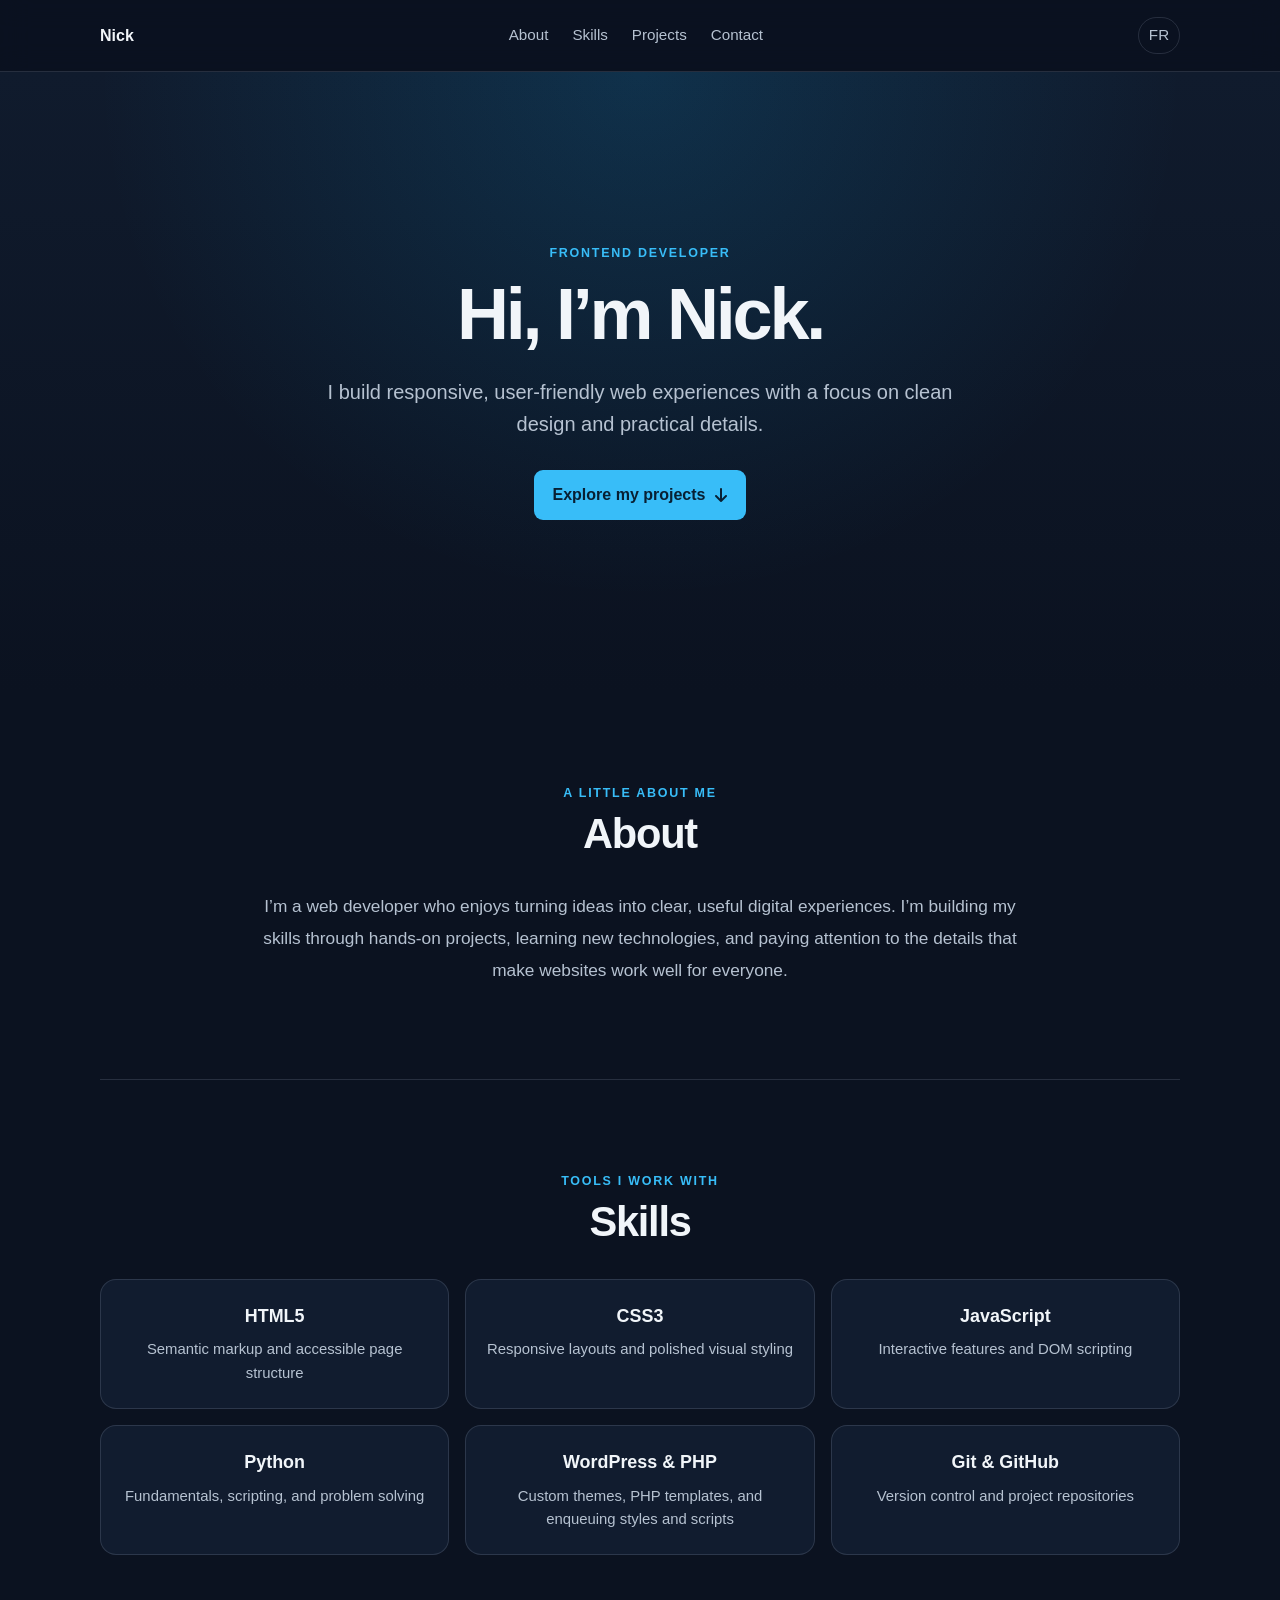
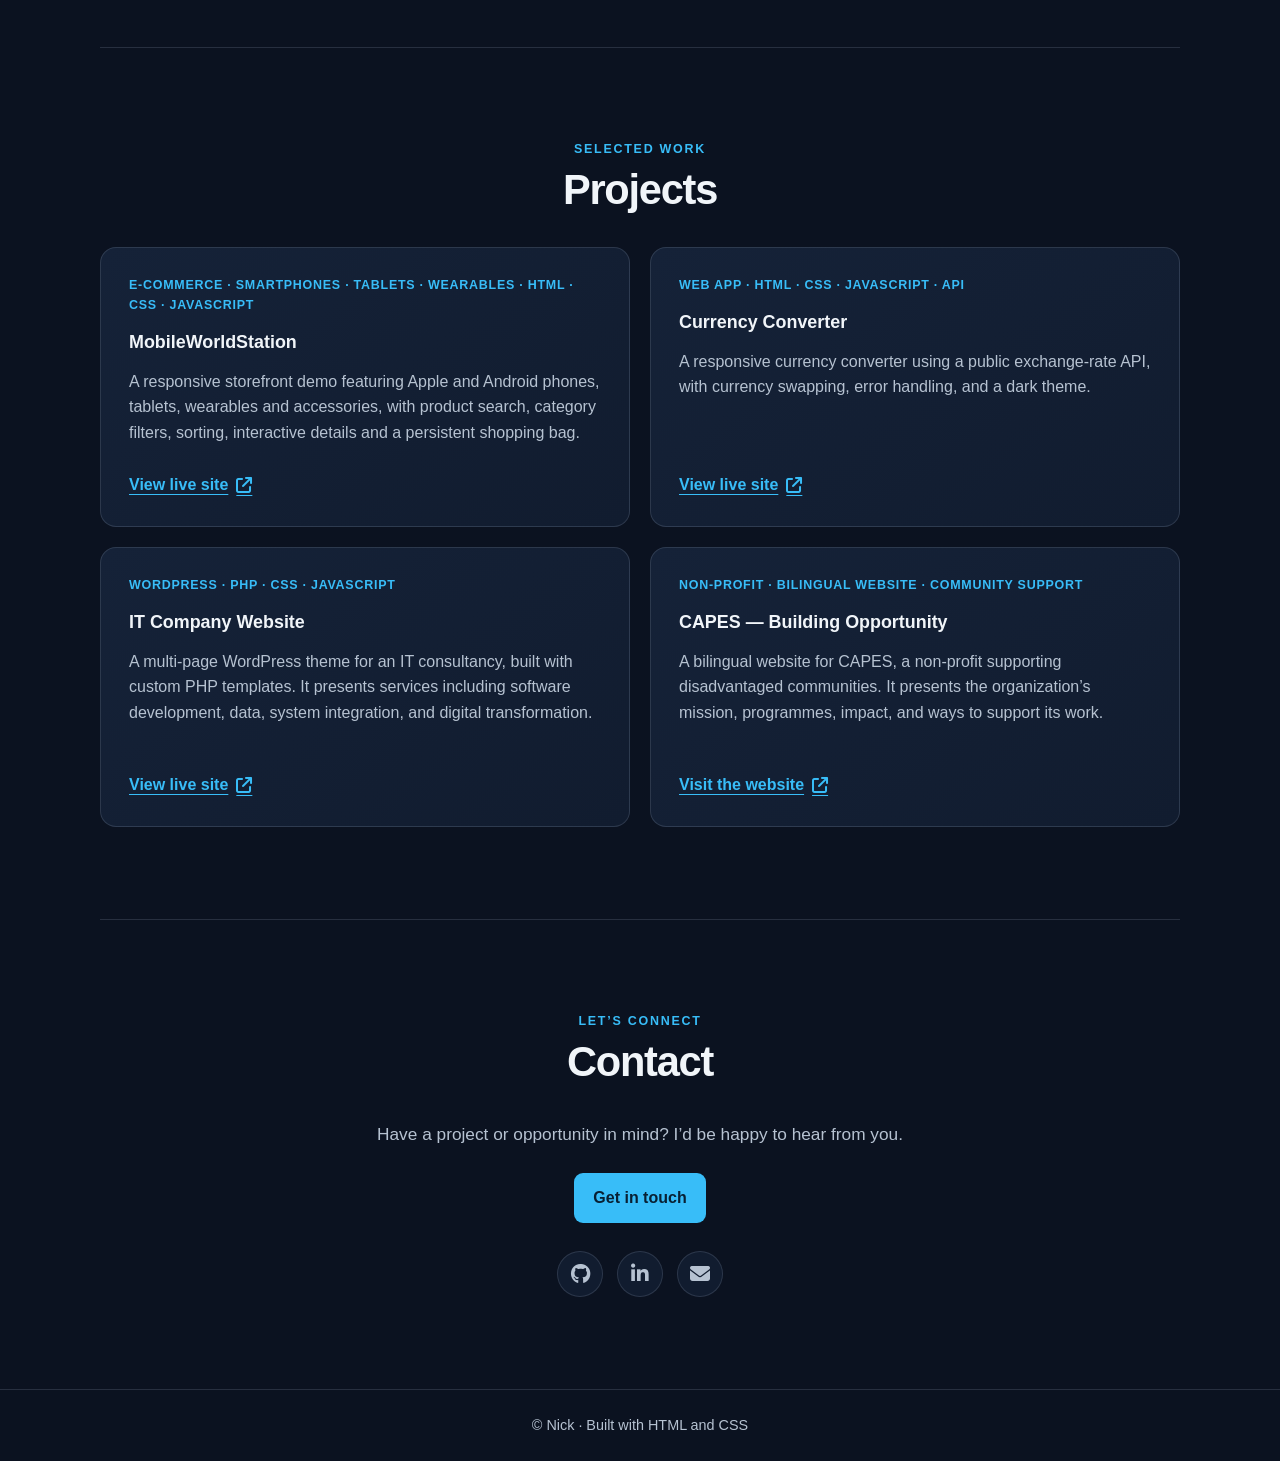
==== commit c1a4100c: "Keep only the Currency Converter demo link" ====
--- a/index.html
+++ b/index.html
@@ -72,7 +72,7 @@
                     <p class="project-type">Web app · HTML · CSS · JavaScript · API</p>
                     <h3>Currency Converter</h3>
                     <p>A responsive currency converter using a public exchange-rate API, with currency swapping, error handling, and a dark theme.</p>
-                    <div class="project-links"><a class="text-link" href="https://nick-dev990.github.io/Currency-converter-/" target="_blank" rel="noopener noreferrer">View live site <i class="fa-solid fa-arrow-up-right-from-square" aria-hidden="true"></i></a><a class="text-link" href="https://github.com/Nick-Dev990/Currency-converter-" target="_blank" rel="noopener noreferrer">View source code <i class="fa-solid fa-arrow-up-right-from-square" aria-hidden="true"></i></a></div>
+                    <div class="project-links"><a class="text-link" href="https://nick-dev990.github.io/Currency-converter-/" target="_blank" rel="noopener noreferrer">View live site <i class="fa-solid fa-arrow-up-right-from-square" aria-hidden="true"></i></a></div>
                 </article>
                 <article class="project-card">
                     <p class="project-type">WordPress · PHP · CSS · JavaScript</p>
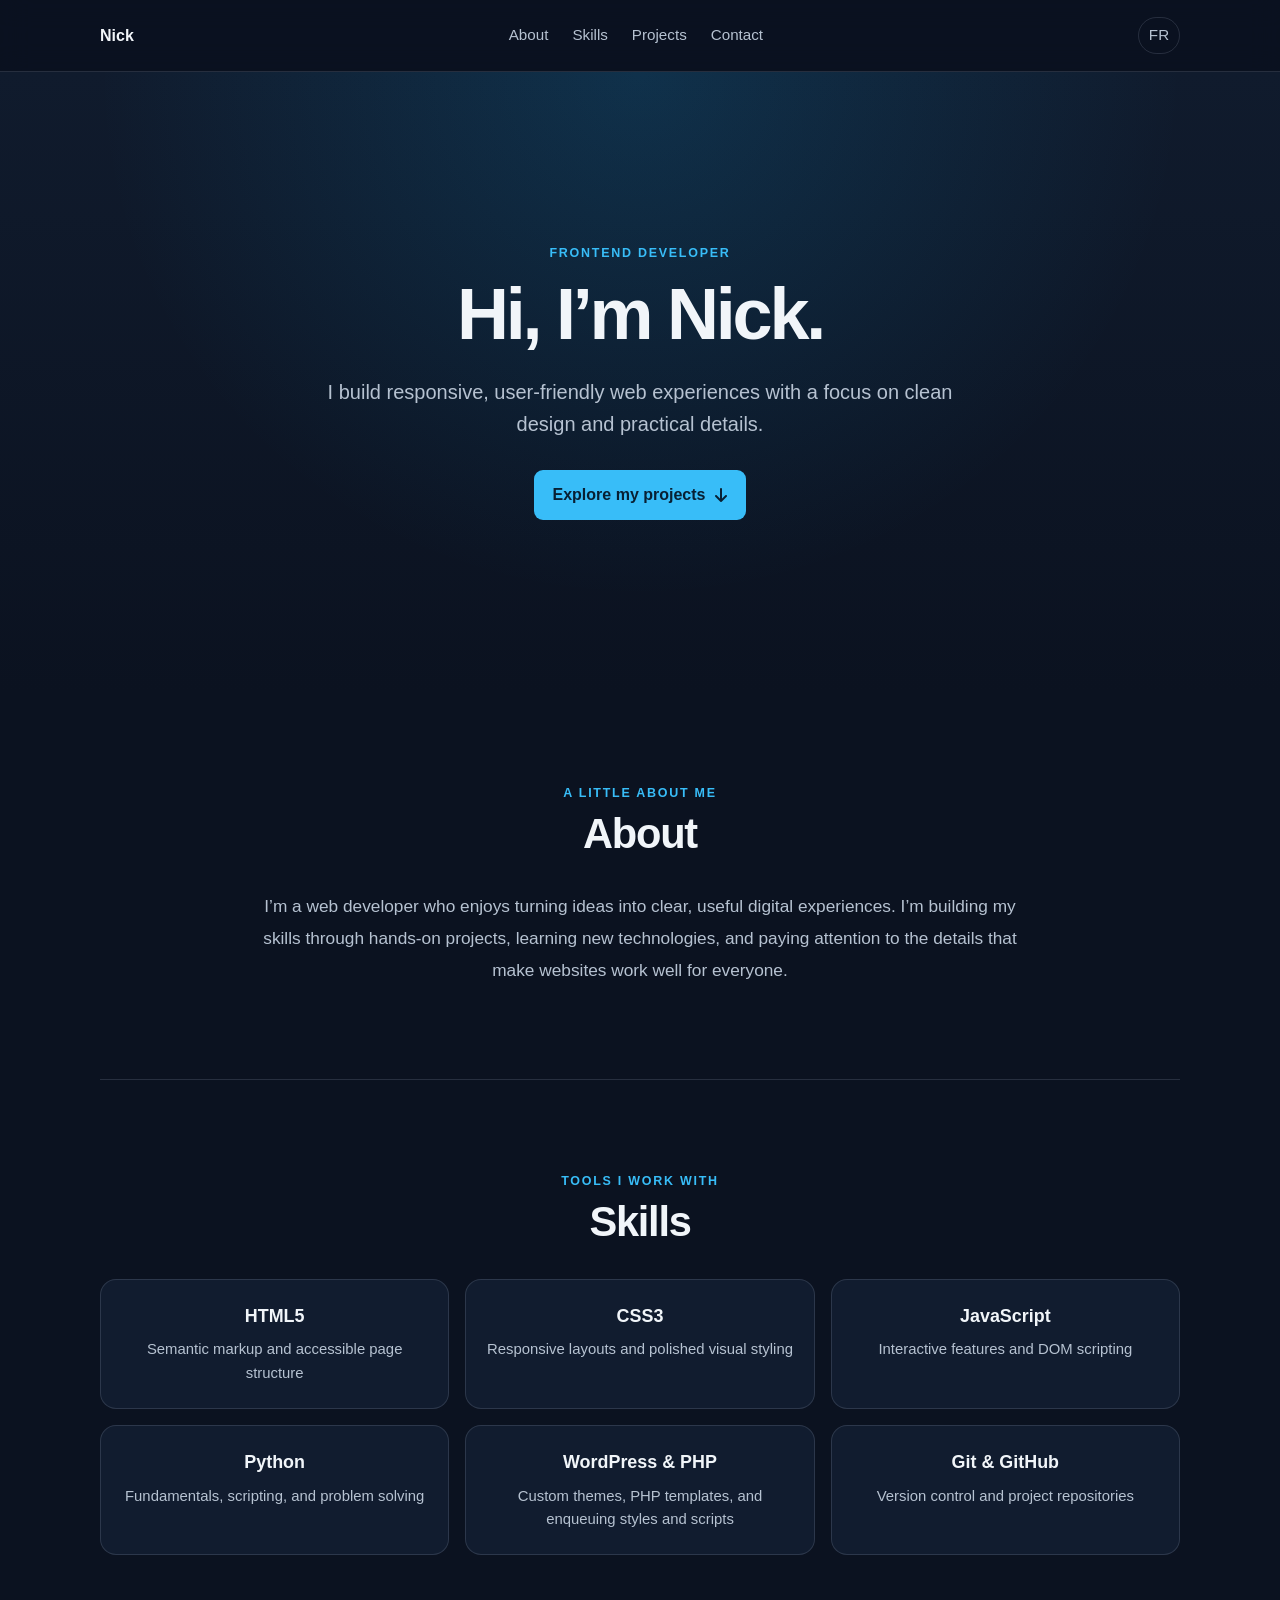
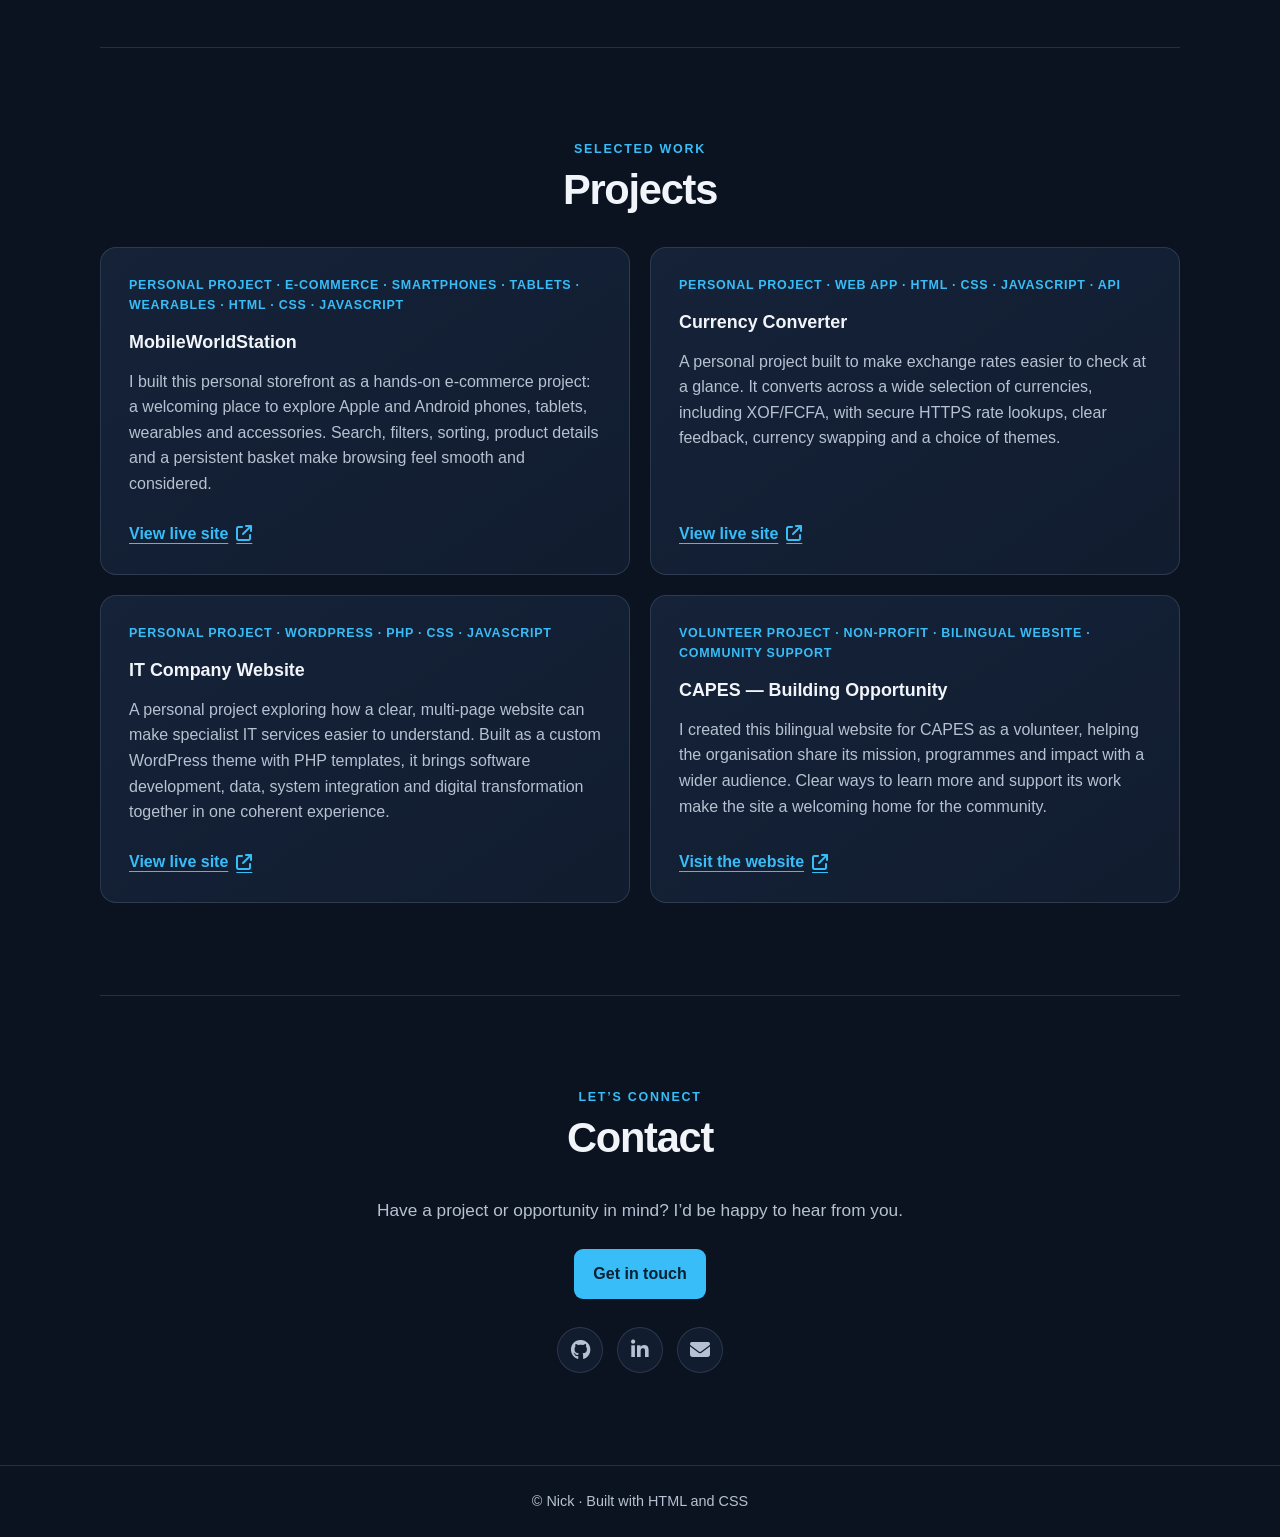
==== commit 6b688214: "Clarify project ownership and strengthen portfolio stories" ====
--- a/index.html
+++ b/index.html
@@ -61,29 +61,29 @@
             </div>
             <div class="projects-grid">
                 <article class="project-card">
-                    <p class="project-type">E-commerce · Smartphones · Tablets · Wearables · HTML · CSS · JavaScript</p>
+                    <p class="project-type">Personal project · E-commerce · Smartphones · Tablets · Wearables · HTML · CSS · JavaScript</p>
                     <h3>MobileWorldStation</h3>
-                    <p>A responsive storefront demo featuring Apple and Android phones, tablets, wearables and accessories, with product search, category filters, sorting, interactive details and a persistent shopping bag.</p>
+                    <p>I built this personal storefront as a hands-on e-commerce project: a welcoming place to explore Apple and Android phones, tablets, wearables and accessories. Search, filters, sorting, product details and a persistent basket make browsing feel smooth and considered.</p>
                     <div class="project-links">
                         <a class="text-link" href="https://nick-dev990.github.io/MobileWorldStation/" target="_blank" rel="noopener noreferrer">View live site <i class="fa-solid fa-arrow-up-right-from-square" aria-hidden="true"></i></a>
                     </div>
                 </article>
                 <article class="project-card">
-                    <p class="project-type">Web app · HTML · CSS · JavaScript · API</p>
+                    <p class="project-type">Personal project · Web app · HTML · CSS · JavaScript · API</p>
                     <h3>Currency Converter</h3>
-                    <p>A responsive currency converter using a public exchange-rate API, with currency swapping, error handling, and a dark theme.</p>
+                    <p>A personal project built to make exchange rates easier to check at a glance. It converts across a wide selection of currencies, including XOF/FCFA, with secure HTTPS rate lookups, clear feedback, currency swapping and a choice of themes.</p>
                     <div class="project-links"><a class="text-link" href="https://nick-dev990.github.io/Currency-converter-/" target="_blank" rel="noopener noreferrer">View live site <i class="fa-solid fa-arrow-up-right-from-square" aria-hidden="true"></i></a></div>
                 </article>
                 <article class="project-card">
-                    <p class="project-type">WordPress · PHP · CSS · JavaScript</p>
+                    <p class="project-type">Personal project · WordPress · PHP · CSS · JavaScript</p>
                     <h3>IT Company Website</h3>
-                    <p>A multi-page WordPress theme for an IT consultancy, built with custom PHP templates. It presents services including software development, data, system integration, and digital transformation.</p>
+                    <p>A personal project exploring how a clear, multi-page website can make specialist IT services easier to understand. Built as a custom WordPress theme with PHP templates, it brings software development, data, system integration and digital transformation together in one coherent experience.</p>
                     <a class="text-link" href="https://nick-dev990.github.io/IT-company/" target="_blank" rel="noopener noreferrer">View live site <i class="fa-solid fa-arrow-up-right-from-square" aria-hidden="true"></i></a>
                 </article>
                 <article class="project-card">
-                    <p class="project-type">Non-profit · Bilingual website · Community support</p>
+                    <p class="project-type">Volunteer project · Non-profit · Bilingual website · Community support</p>
                     <h3>CAPES — Building Opportunity</h3>
-                    <p>A bilingual website for CAPES, a non-profit supporting disadvantaged communities. It presents the organization’s mission, programmes, impact, and ways to support its work.</p>
+                    <p>I created this bilingual website for CAPES as a volunteer, helping the organisation share its mission, programmes and impact with a wider audience. Clear ways to learn more and support its work make the site a welcoming home for the community.</p>
                     <a class="text-link" href="https://capes.ngo/" target="_blank" rel="noopener noreferrer">Visit the website <i class="fa-solid fa-arrow-up-right-from-square" aria-hidden="true"></i></a>
                 </article>
             </div>
@@ -95,7 +95,7 @@
                 <h2 id="contact-title">Contact</h2>
             </div>
             <p class="section-copy">Have a project or opportunity in mind? I’d be happy to hear from you.</p>
-            <a class="button button-primary" href="mailto:kendjinick@gmail.com">Get in touch</a>
+            <a class="button button-primary" href="mailto:kendjinick@gmail.com?subject=Portfolio%20enquiry">Get in touch</a>
             <div class="socials" aria-label="Social links">
                 <a href="https://github.com/Nick-Dev990" target="_blank" rel="noopener noreferrer" class="social-link" aria-label="GitHub"><i class="fa-brands fa-github" aria-hidden="true"></i></a>
                 <a href="https://www.linkedin.com/in/kendji-nick-189b263a6/" target="_blank" rel="noopener noreferrer" class="social-link" aria-label="LinkedIn"><i class="fa-brands fa-linkedin-in" aria-hidden="true"></i></a>
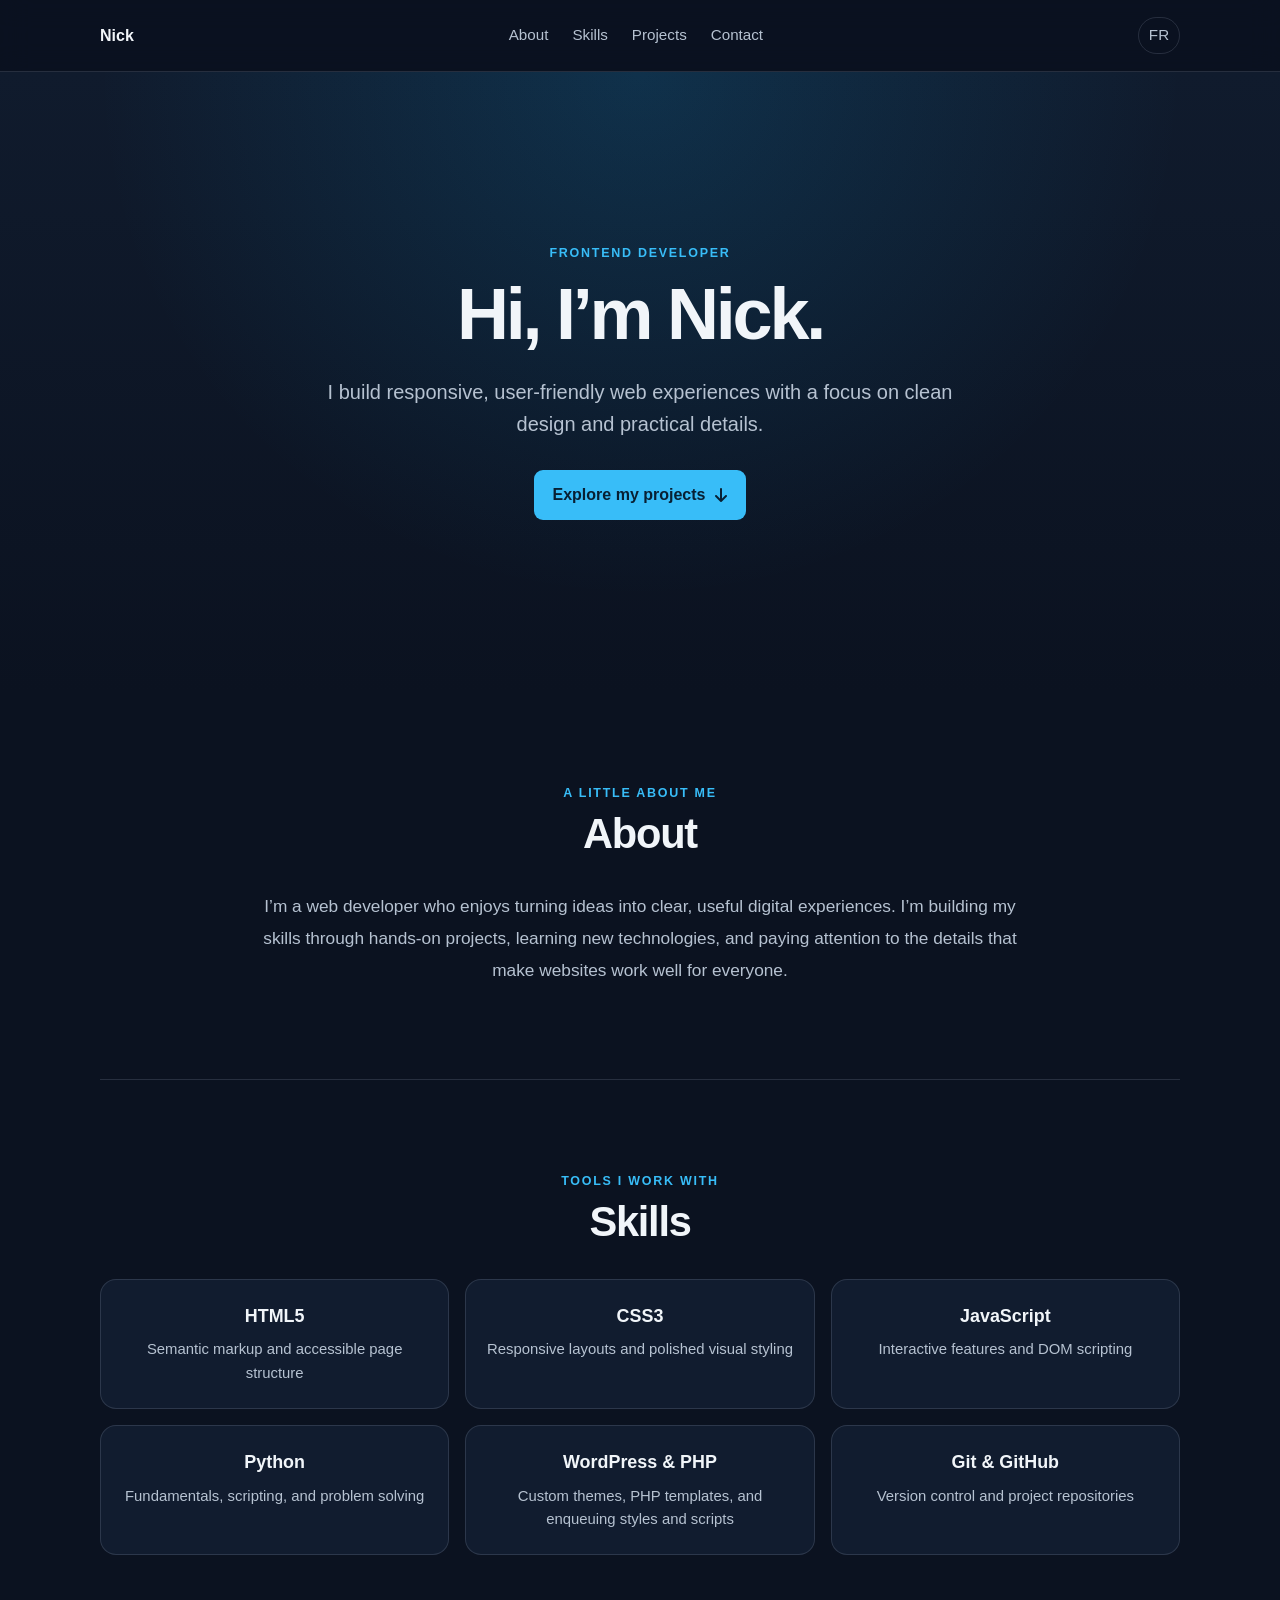
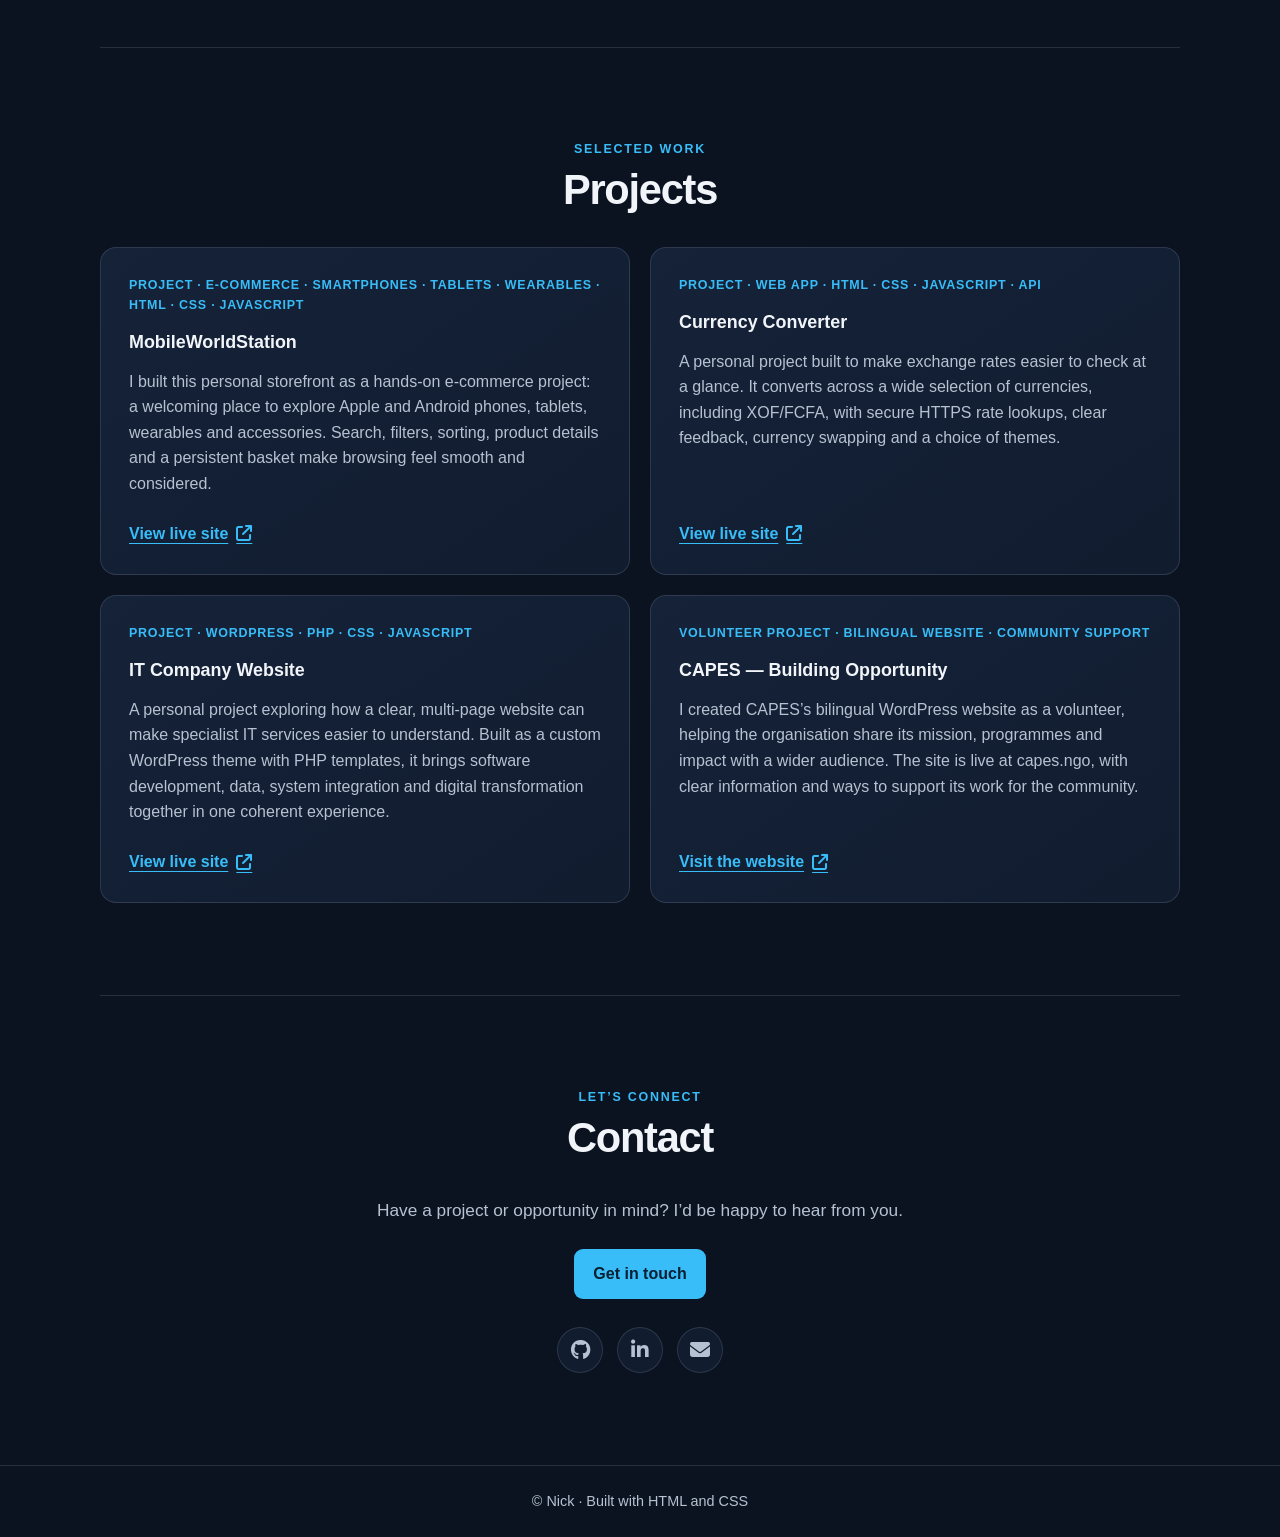
==== commit e871d424: "Refine project card labels and CAPES description" ====
--- a/index.html
+++ b/index.html
@@ -61,7 +61,7 @@
             </div>
             <div class="projects-grid">
                 <article class="project-card">
-                    <p class="project-type">Personal project · E-commerce · Smartphones · Tablets · Wearables · HTML · CSS · JavaScript</p>
+                    <p class="project-type">Project · E-commerce · Smartphones · Tablets · Wearables · HTML · CSS · JavaScript</p>
                     <h3>MobileWorldStation</h3>
                     <p>I built this personal storefront as a hands-on e-commerce project: a welcoming place to explore Apple and Android phones, tablets, wearables and accessories. Search, filters, sorting, product details and a persistent basket make browsing feel smooth and considered.</p>
                     <div class="project-links">
@@ -69,21 +69,21 @@
                     </div>
                 </article>
                 <article class="project-card">
-                    <p class="project-type">Personal project · Web app · HTML · CSS · JavaScript · API</p>
+                    <p class="project-type">Project · Web app · HTML · CSS · JavaScript · API</p>
                     <h3>Currency Converter</h3>
                     <p>A personal project built to make exchange rates easier to check at a glance. It converts across a wide selection of currencies, including XOF/FCFA, with secure HTTPS rate lookups, clear feedback, currency swapping and a choice of themes.</p>
                     <div class="project-links"><a class="text-link" href="https://nick-dev990.github.io/Currency-converter-/" target="_blank" rel="noopener noreferrer">View live site <i class="fa-solid fa-arrow-up-right-from-square" aria-hidden="true"></i></a></div>
                 </article>
                 <article class="project-card">
-                    <p class="project-type">Personal project · WordPress · PHP · CSS · JavaScript</p>
+                    <p class="project-type">Project · WordPress · PHP · CSS · JavaScript</p>
                     <h3>IT Company Website</h3>
                     <p>A personal project exploring how a clear, multi-page website can make specialist IT services easier to understand. Built as a custom WordPress theme with PHP templates, it brings software development, data, system integration and digital transformation together in one coherent experience.</p>
                     <a class="text-link" href="https://nick-dev990.github.io/IT-company/" target="_blank" rel="noopener noreferrer">View live site <i class="fa-solid fa-arrow-up-right-from-square" aria-hidden="true"></i></a>
                 </article>
                 <article class="project-card">
-                    <p class="project-type">Volunteer project · Non-profit · Bilingual website · Community support</p>
+                    <p class="project-type">Volunteer project · Bilingual website · Community support</p>
                     <h3>CAPES — Building Opportunity</h3>
-                    <p>I created this bilingual website for CAPES as a volunteer, helping the organisation share its mission, programmes and impact with a wider audience. Clear ways to learn more and support its work make the site a welcoming home for the community.</p>
+                    <p>I created CAPES’s bilingual WordPress website as a volunteer, helping the organisation share its mission, programmes and impact with a wider audience. The site is live at capes.ngo, with clear information and ways to support its work for the community.</p>
                     <a class="text-link" href="https://capes.ngo/" target="_blank" rel="noopener noreferrer">Visit the website <i class="fa-solid fa-arrow-up-right-from-square" aria-hidden="true"></i></a>
                 </article>
             </div>
@@ -106,4 +106,4 @@
 
     <footer class="site-footer"><p>© Nick · Built with HTML and CSS</p></footer>
 </body>
-</html>
+</html>
